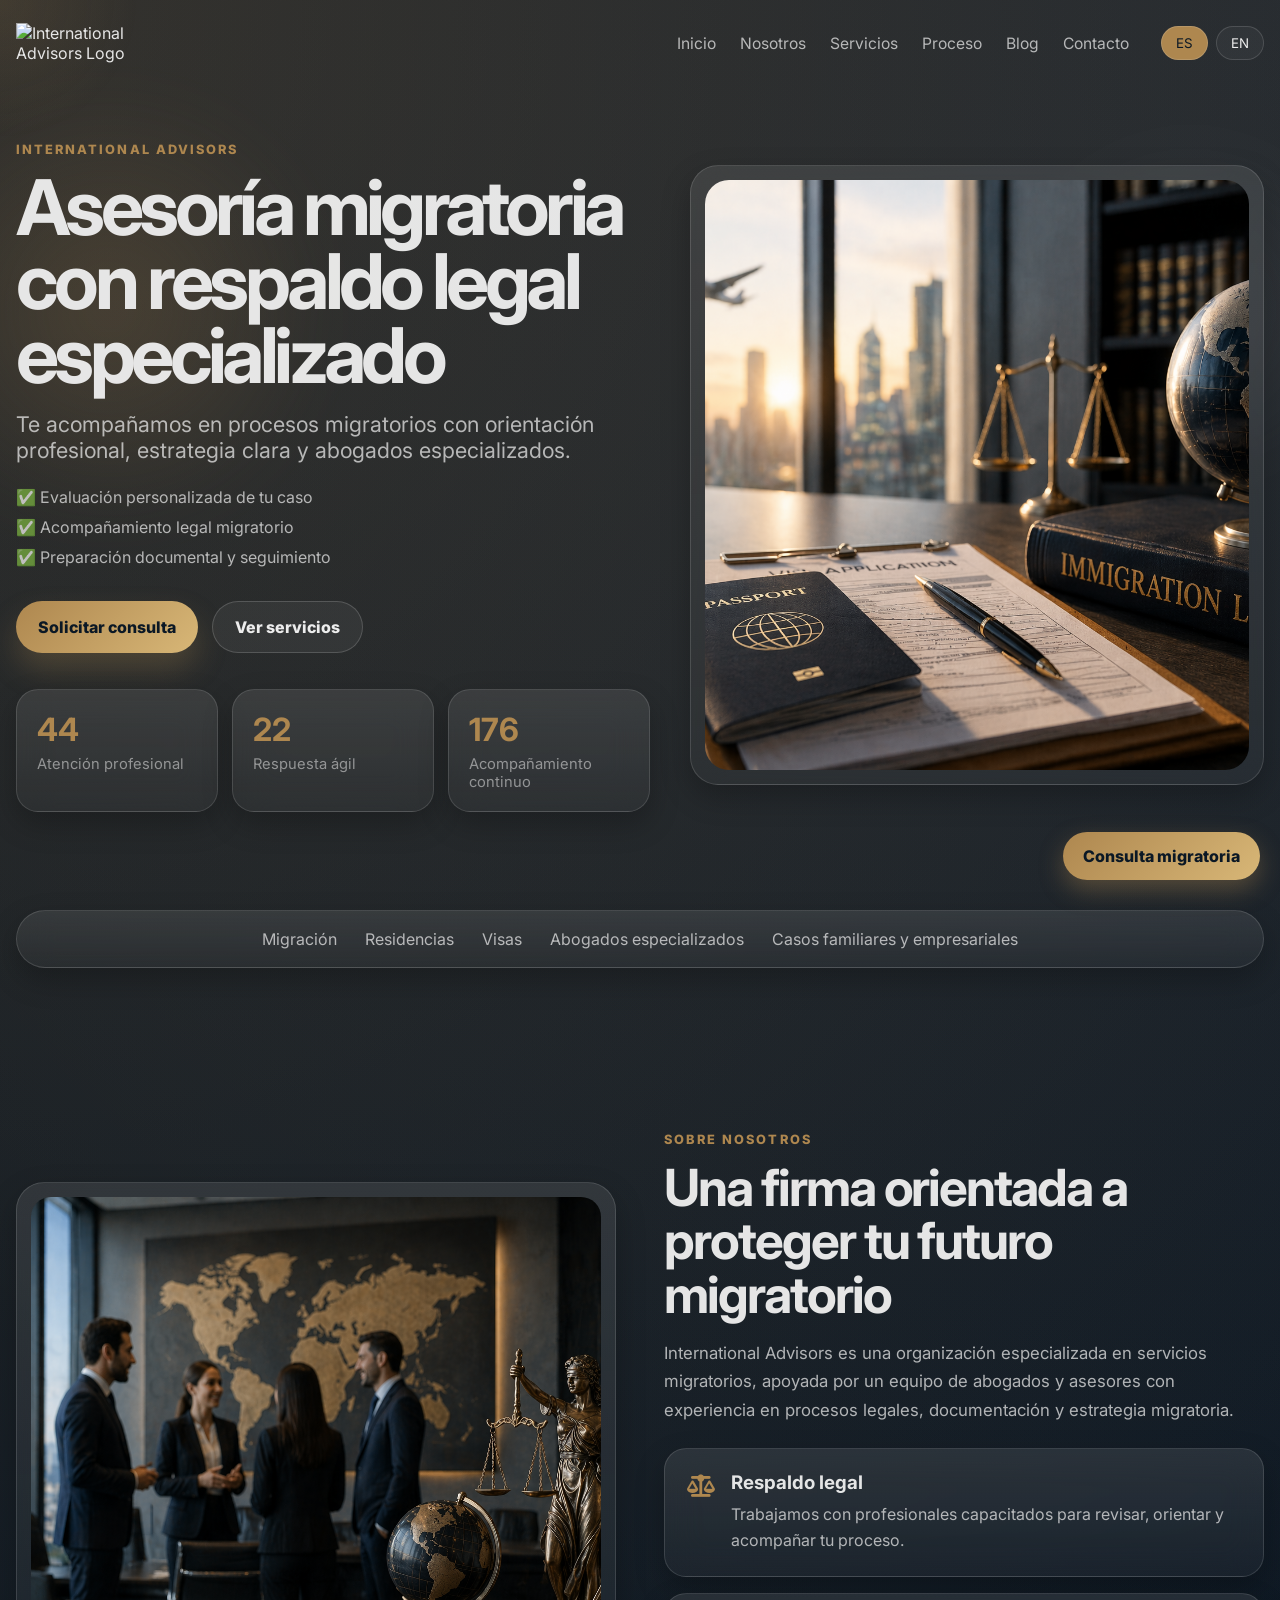
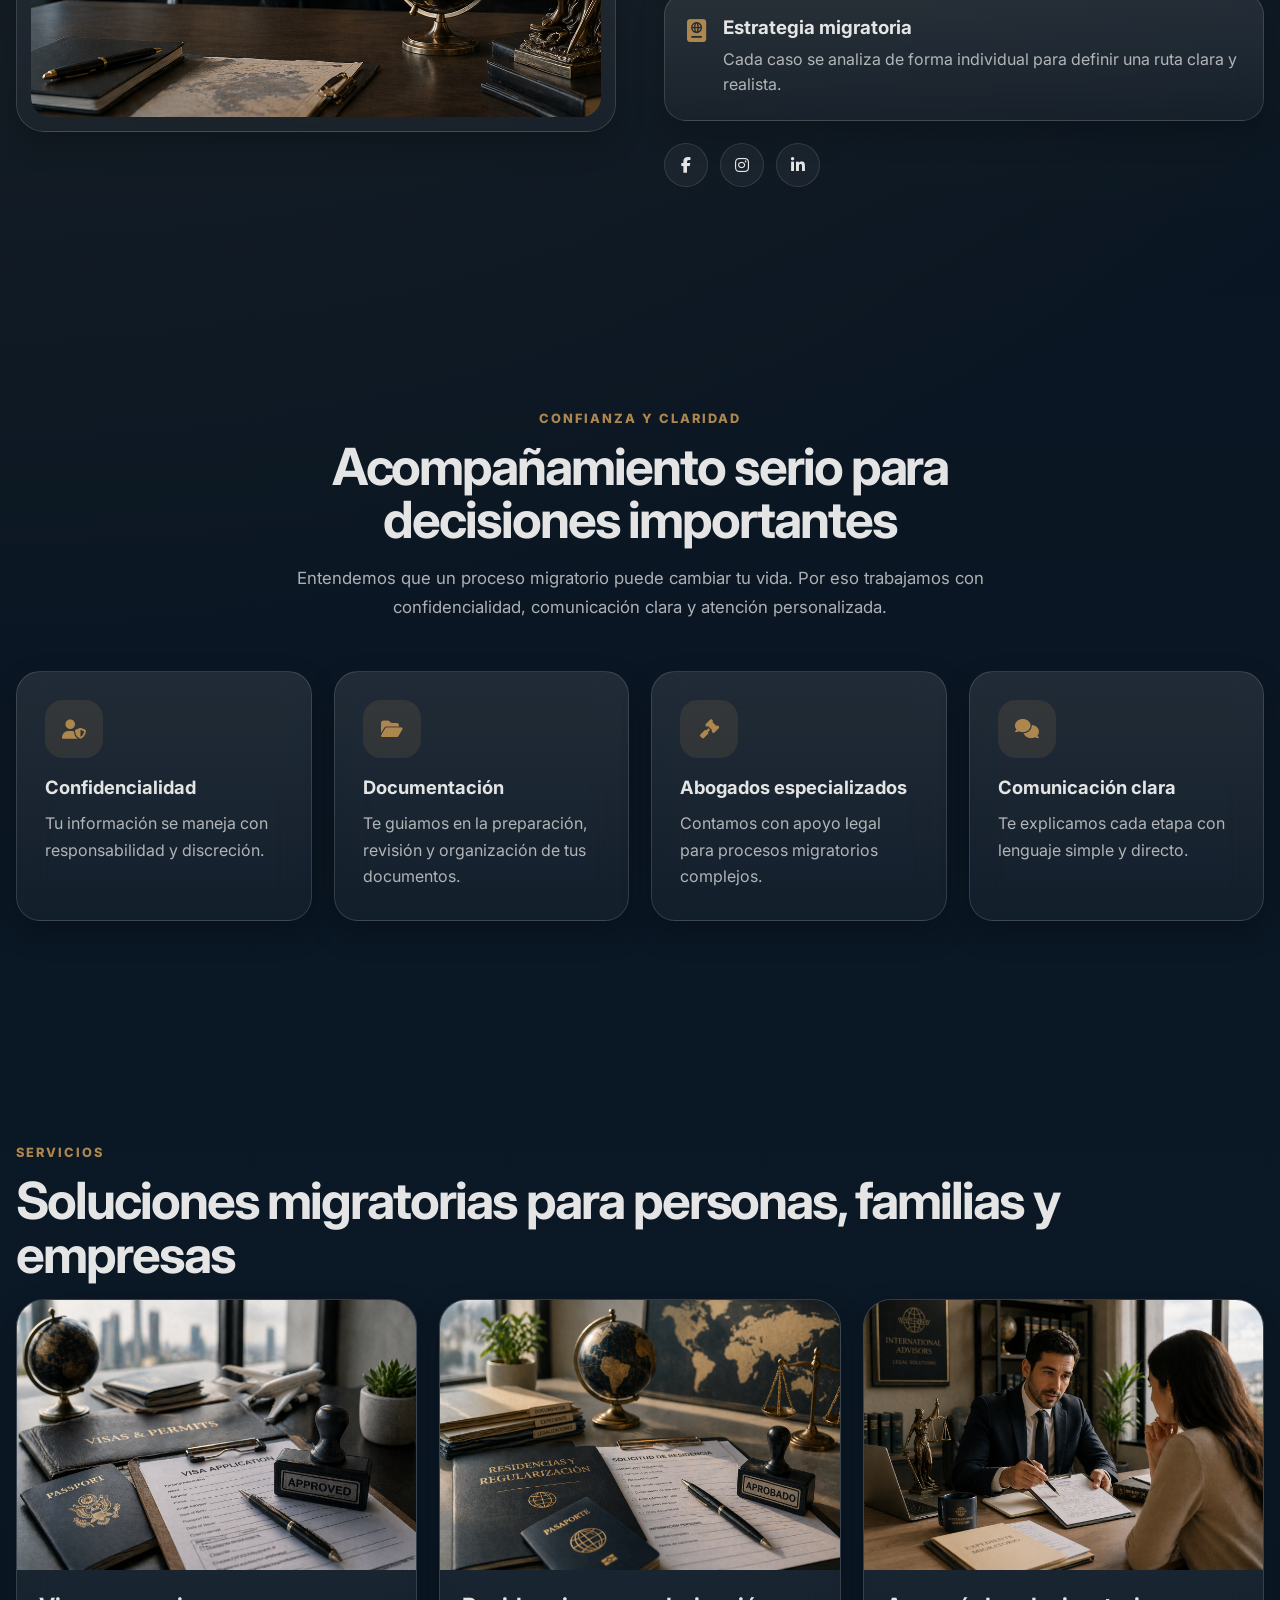
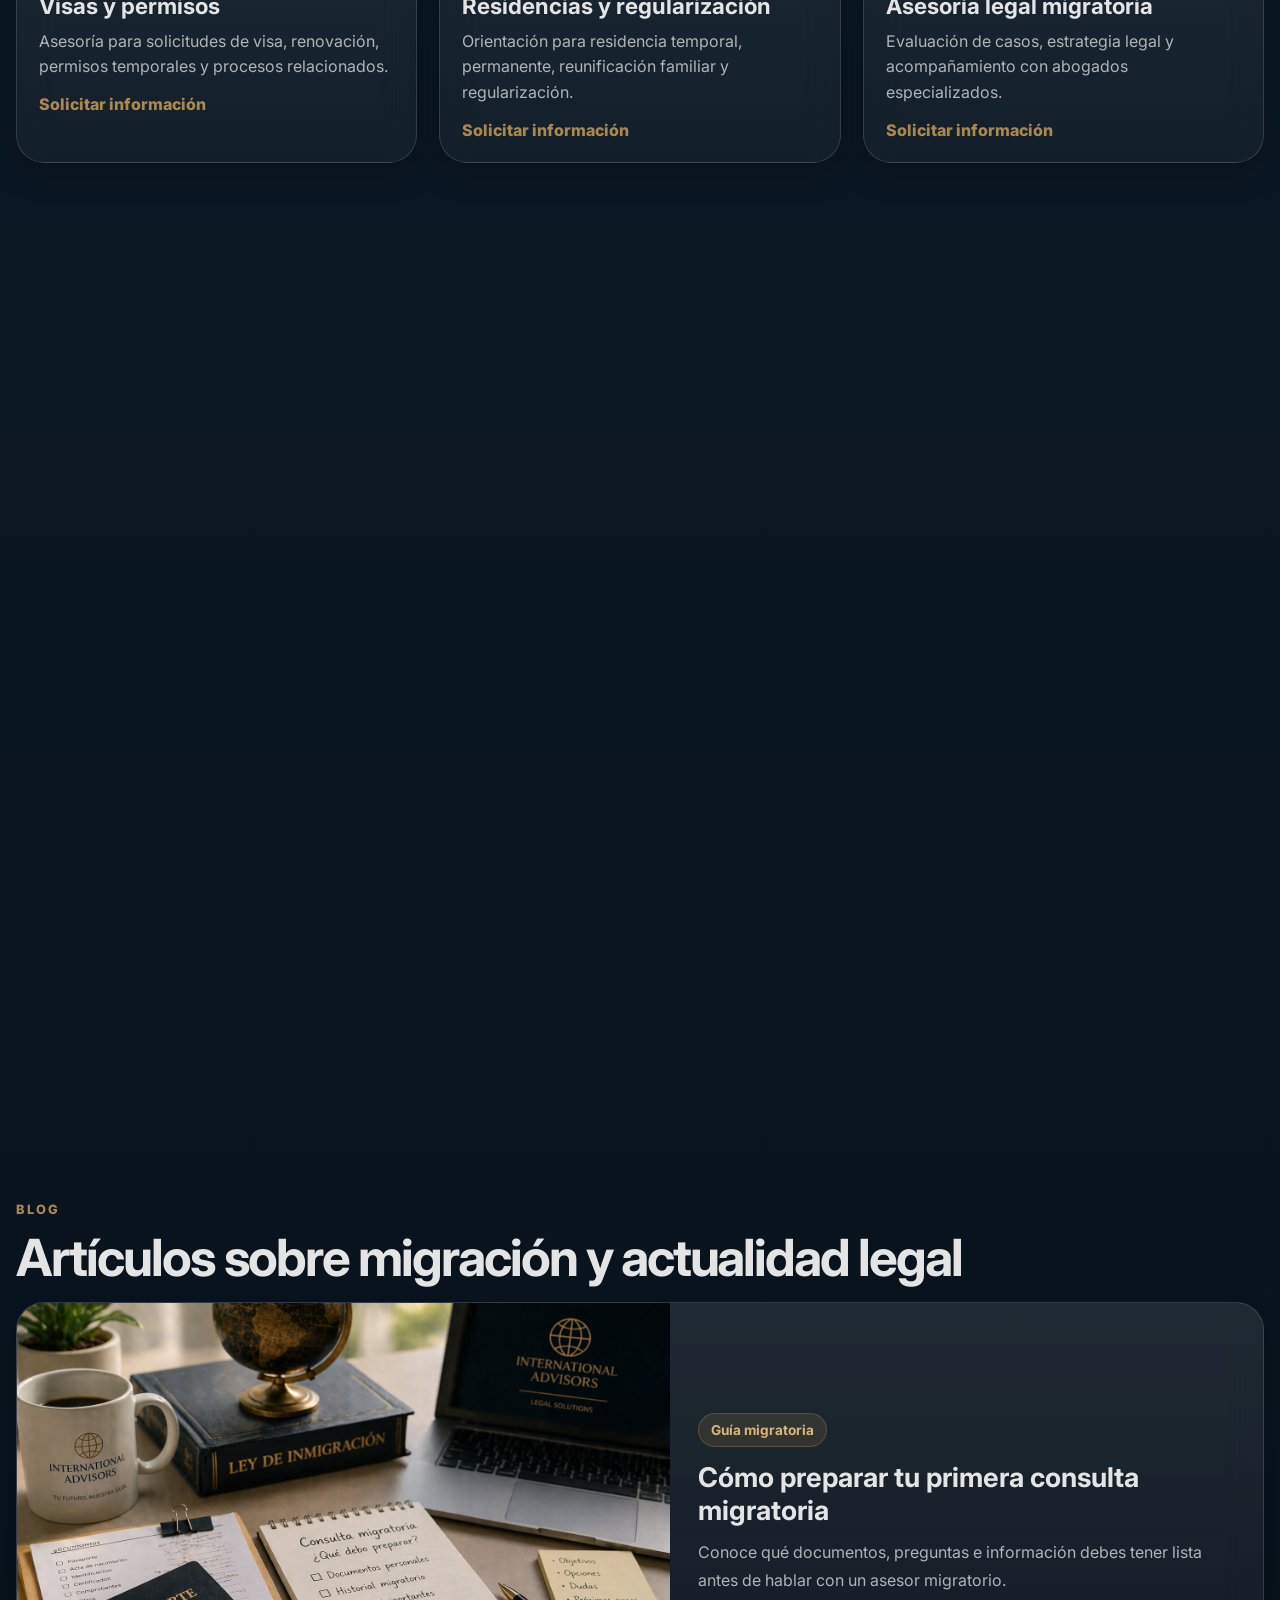
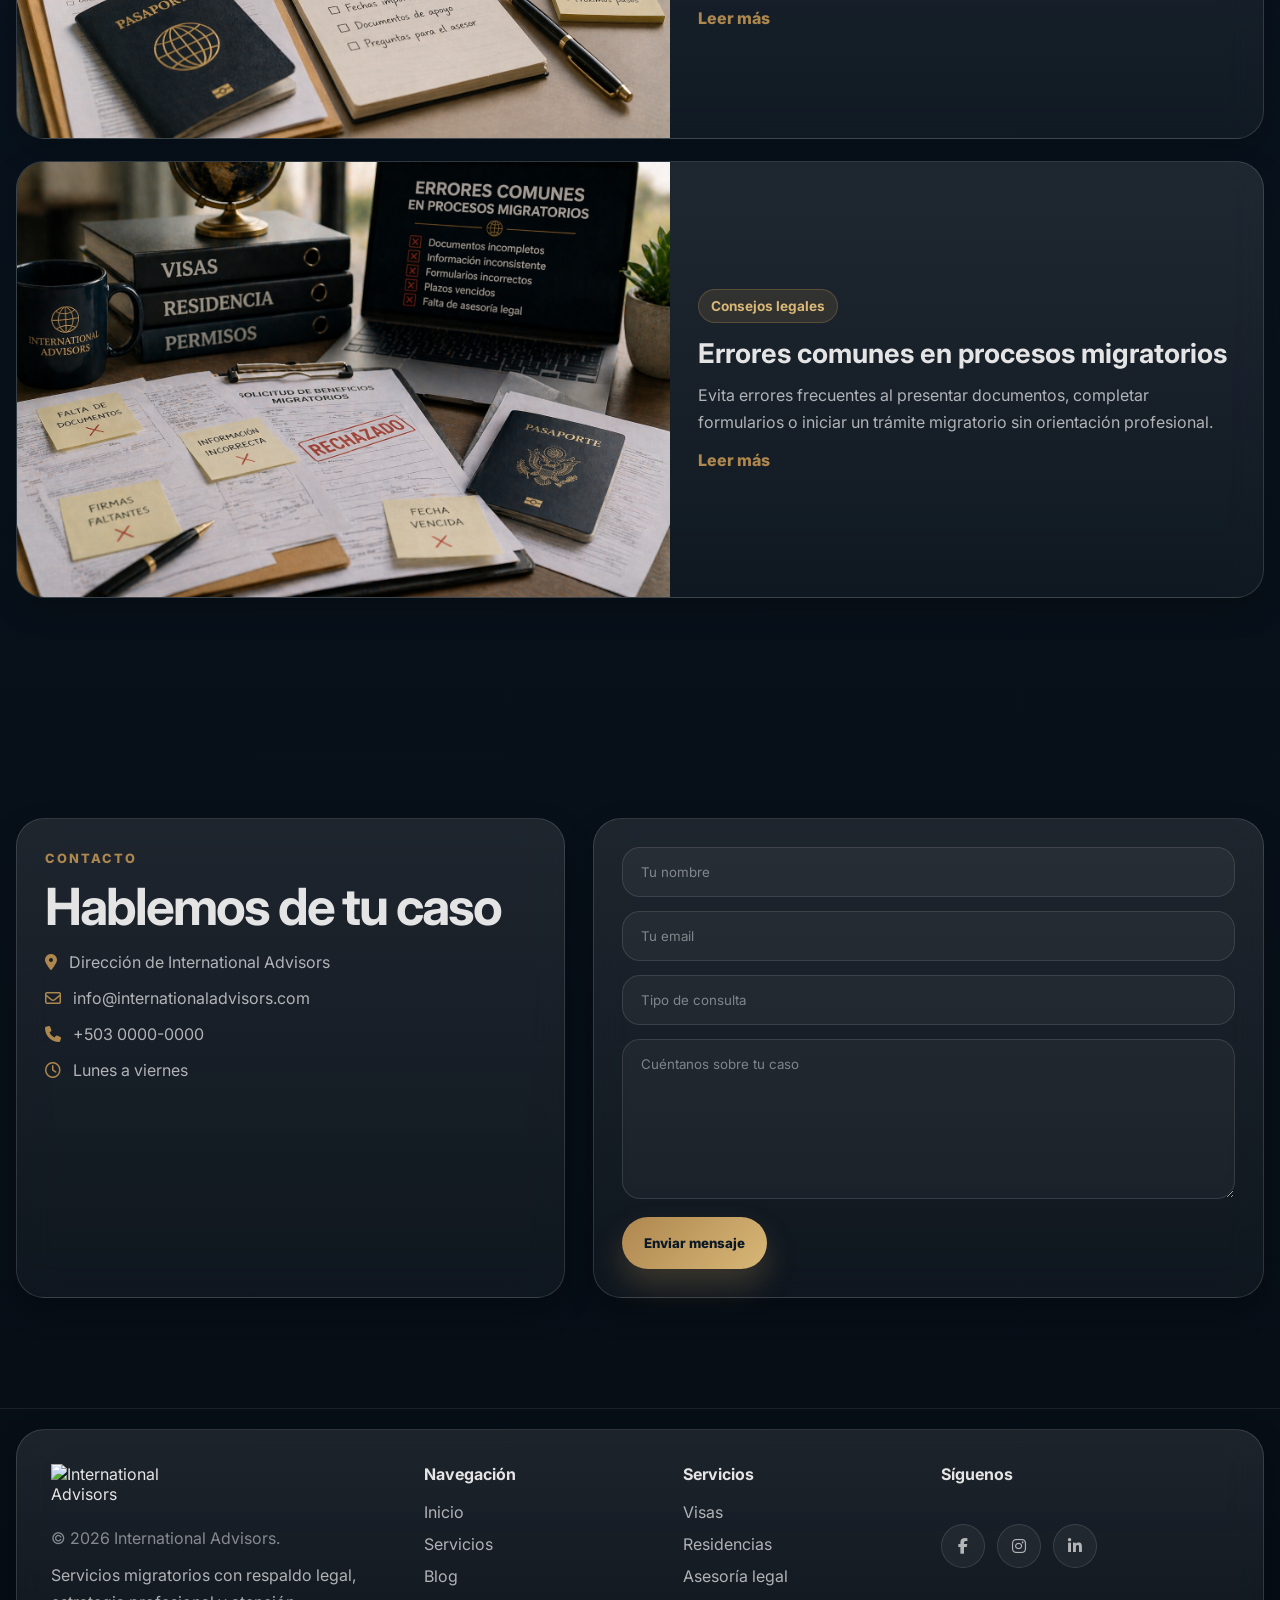
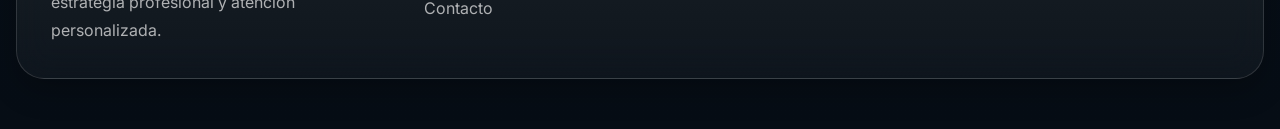
==== index.html @ 0057b797 "Add files via upload" ====
<!DOCTYPE html>
<html lang="es">
<head>
  <meta charset="UTF-8" />
  <meta name="viewport" content="width=device-width, initial-scale=1.0" />
  <title>International Advisors | Servicios Migratorios</title>
  <meta name="description" content="International Advisors ofrece asesoría migratoria profesional con abogados especializados.">
  <link rel="preconnect" href="https://fonts.googleapis.com">
  <link rel="preconnect" href="https://fonts.gstatic.com" crossorigin>
  <link href="https://fonts.googleapis.com/css2?family=Inter:wght@400;500;600;700;800&display=swap" rel="stylesheet">
  <link rel="stylesheet" href="https://cdnjs.cloudflare.com/ajax/libs/font-awesome/6.6.0/css/all.min.css">
  <link rel="stylesheet" href="style.css" />
</head>
<body>
  <div class="cursor-glow"></div>

  <a class="floating-action" href="#contact" data-section="floating" data-value="cta">Consulta migratoria</a>

  <header class="site-header" id="header">
    <nav class="navbar container">
      <a href="index.html" class="nav-logo">
        <img src="img/logo.png" alt="International Advisors Logo" class="logoimg">
      </a>

      <button id="menu-open-button" class="menu-toggle" aria-label="Abrir menú">
        <i class="fas fa-bars"></i>
      </button>

      <ul class="nav-menu" id="nav-menu">
        <button id="menu-close-button" class="menu-close" aria-label="Cerrar menú">
          <i class="fas fa-times"></i>
        </button>

        <li><a href="#hero" class="nav-link" data-section="header" data-value="home">Inicio</a></li>
        <li><a href="#about" class="nav-link" data-section="header" data-value="about">Nosotros</a></li>
        <li><a href="#services" class="nav-link" data-section="header" data-value="services">Servicios</a></li>
        <li><a href="#process" class="nav-link" data-section="header" data-value="process">Proceso</a></li>
        <li><a href="blog.html" class="nav-link" data-section="header" data-value="blog">Blog</a></li>
        <li><a href="#contact" class="nav-link" data-section="header" data-value="contact">Contacto</a></li>

        <div class="langbuttons">
          <button class="lang-btn active" data-language="es">ES</button>
          <button class="lang-btn" data-language="en">EN</button>
        </div>
      </ul>
    </nav>
  </header>

  <main>
    <section class="hero-section" id="hero">
      <div class="hero-bg-orb orb-1"></div>
      <div class="hero-bg-orb orb-2"></div>
      <div class="hero-grid"></div>

      <div class="container hero-layout">
        <div class="hero-copy reveal">
          <span class="eyebrow" data-section="hero" data-value="eyebrow">International Advisors</span>
          <h1 class="hero-title" data-section="hero" data-value="title">Asesoría migratoria con respaldo legal especializado</h1>
          <p class="hero-subtitle" data-section="hero" data-value="subtitle">
            Te acompañamos en procesos migratorios con orientación profesional, estrategia clara y abogados especializados.
          </p>

          <ul class="hero-list">
            <li data-section="hero" data-value="list1">✅ Evaluación personalizada de tu caso</li>
            <li data-section="hero" data-value="list2">✅ Acompañamiento legal migratorio</li>
            <li data-section="hero" data-value="list3">✅ Preparación documental y seguimiento</li>
          </ul>

          <div class="hero-actions">
            <a href="#contact" class="btn btn-primary magnetic" data-section="hero" data-value="primary">Solicitar consulta</a>
            <a href="#services" class="btn btn-secondary magnetic" data-section="hero" data-value="secondary">Ver servicios</a>
          </div>

          <div class="hero-stats">
            <div class="stat-card glass reveal">
              <h3 class="counter" data-target="100">0</h3>
              <p data-section="stats" data-value="stat1">Atención profesional</p>
            </div>
            <div class="stat-card glass reveal">
              <h3 class="counter" data-target="24">0</h3>
              <p data-section="stats" data-value="stat2">Respuesta ágil</p>
            </div>
            <div class="stat-card glass reveal">
              <h3 class="counter" data-target="365">0</h3>
              <p data-section="stats" data-value="stat3">Acompañamiento continuo</p>
            </div>
          </div>
        </div>

        <div class="hero-visual reveal">
          <div class="image-card glass tilt-card hero-image-card">
            <img src="img/hero1.png" alt="Asesoría migratoria internacional">
          </div>
        </div>
      </div>
    </section>

    <section class="brands-section">
      <div class="container">
        <div class="brands-row glass reveal">
          <span data-section="brands" data-value="item1">Migración</span>
          <span data-section="brands" data-value="item2">Residencias</span>
          <span data-section="brands" data-value="item3">Visas</span>
          <span data-section="brands" data-value="item4">Abogados especializados</span>
          <span data-section="brands" data-value="item5">Casos familiares y empresariales</span>
        </div>
      </div>
    </section>

    <section class="about-section section-space" id="about">
      <div class="container split-layout">
        <div class="about-media reveal">
          <div class="image-card glass tilt-card">
            <img src="img/about.png" alt="Equipo legal migratorio" class="about-image">
          </div>
        </div>

        <div class="about-details reveal">
          <span class="eyebrow" data-section="about" data-value="eyebrow">Sobre nosotros</span>
          <h2 class="section-title" data-section="about" data-value="title">Una firma orientada a proteger tu futuro migratorio</h2>
          <p class="section-text" data-section="about" data-value="text">
            International Advisors es una organización especializada en servicios migratorios, apoyada por un equipo de abogados y asesores con experiencia en procesos legales, documentación y estrategia migratoria.
          </p>

          <div class="feature-list">
            <div class="feature-item glass">
              <i class="fa-solid fa-scale-balanced"></i>
              <div>
                <h3 data-section="about" data-value="featureTitle1">Respaldo legal</h3>
                <p data-section="about" data-value="featureText1">Trabajamos con profesionales capacitados para revisar, orientar y acompañar tu proceso.</p>
              </div>
            </div>

            <div class="feature-item glass">
              <i class="fa-solid fa-passport"></i>
              <div>
                <h3 data-section="about" data-value="featureTitle2">Estrategia migratoria</h3>
                <p data-section="about" data-value="featureText2">Cada caso se analiza de forma individual para definir una ruta clara y realista.</p>
              </div>
            </div>
          </div>

          <div class="social-link-list">
            <a href="#" class="social-link"><i class="fa-brands fa-facebook-f"></i></a>
            <a href="#" class="social-link"><i class="fa-brands fa-instagram"></i></a>
            <a href="#" class="social-link"><i class="fa-brands fa-linkedin-in"></i></a>
          </div>
        </div>
      </div>
    </section>

    <section class="trust-section section-space">
      <div class="container">
        <div class="section-heading centered reveal">
          <span class="eyebrow" data-section="trust" data-value="eyebrow">Confianza y claridad</span>
          <h2 class="section-title" data-section="trust" data-value="title">Acompañamiento serio para decisiones importantes</h2>
          <p class="section-text narrow" data-section="trust" data-value="text">
            Entendemos que un proceso migratorio puede cambiar tu vida. Por eso trabajamos con confidencialidad, comunicación clara y atención personalizada.
          </p>
        </div>

        <div class="trust-cards">
          <article class="trust-card glass reveal">
            <div class="icon-wrap"><i class="fa-solid fa-user-shield"></i></div>
            <h3 data-section="trust" data-value="cardTitle1">Confidencialidad</h3>
            <p data-section="trust" data-value="cardText1">Tu información se maneja con responsabilidad y discreción.</p>
          </article>

          <article class="trust-card glass reveal">
            <div class="icon-wrap"><i class="fa-solid fa-folder-open"></i></div>
            <h3 data-section="trust" data-value="cardTitle2">Documentación</h3>
            <p data-section="trust" data-value="cardText2">Te guiamos en la preparación, revisión y organización de tus documentos.</p>
          </article>

          <article class="trust-card glass reveal">
            <div class="icon-wrap"><i class="fa-solid fa-gavel"></i></div>
            <h3 data-section="trust" data-value="cardTitle3">Abogados especializados</h3>
            <p data-section="trust" data-value="cardText3">Contamos con apoyo legal para procesos migratorios complejos.</p>
          </article>

          <article class="trust-card glass reveal">
            <div class="icon-wrap"><i class="fa-solid fa-comments"></i></div>
            <h3 data-section="trust" data-value="cardTitle4">Comunicación clara</h3>
            <p data-section="trust" data-value="cardText4">Te explicamos cada etapa con lenguaje simple y directo.</p>
          </article>
        </div>
      </div>
    </section>

    <section class="services-section section-space" id="services">
      <div class="container">
        <div class="section-heading reveal">
          <span class="eyebrow" data-section="services" data-value="eyebrow">Servicios</span>
          <h2 class="section-title" data-section="services" data-value="title">Soluciones migratorias para personas, familias y empresas</h2>
        </div>

        <div class="services-grid">
          <article class="service-card glass reveal">
            <img src="img/service1.png" alt="Visas y permisos migratorios" class="service-image">
            <div class="service-content">
              <h3 data-section="services" data-value="serviceTitle1">Visas y permisos</h3>
              <p data-section="services" data-value="serviceText1">Asesoría para solicitudes de visa, renovación, permisos temporales y procesos relacionados.</p>
              <a href="#contact" class="text-link" data-section="services" data-value="link">Solicitar información</a>
            </div>
          </article>

          <article class="service-card glass reveal">
            <img src="img/service2.png" alt="Residencias y regularización" class="service-image">
            <div class="service-content">
              <h3 data-section="services" data-value="serviceTitle2">Residencias y regularización</h3>
              <p data-section="services" data-value="serviceText2">Orientación para residencia temporal, permanente, reunificación familiar y regularización.</p>
              <a href="#contact" class="text-link" data-section="services" data-value="link">Solicitar información</a>
            </div>
          </article>

          <article class="service-card glass reveal">
            <img src="img/service3.png" alt="Asesoría legal migratoria" class="service-image">
            <div class="service-content">
              <h3 data-section="services" data-value="serviceTitle3">Asesoría legal migratoria</h3>
              <p data-section="services" data-value="serviceText3">Evaluación de casos, estrategia legal y acompañamiento con abogados especializados.</p>
              <a href="#contact" class="text-link" data-section="services" data-value="link">Solicitar información</a>
            </div>
          </article>
        </div>
      </div>
    </section>

    <section class="process-section section-space" id="process">
      <div class="container">
        <div class="section-heading reveal">
          <span class="eyebrow" data-section="process" data-value="eyebrow">Proceso</span>
          <h2 class="section-title" data-section="process" data-value="title">Un proceso ordenado, claro y profesional</h2>
        </div>

        <div class="story-layout">
          <div class="story-steps">
            <article class="story-step glass reveal">
              <span class="step-number">01</span>
              <h3 data-section="process" data-value="stepTitle1">Evaluamos tu caso</h3>
              <p data-section="process" data-value="stepText1">Escuchamos tu situación, objetivos y antecedentes migratorios.</p>
            </article>

            <article class="story-step glass reveal">
              <span class="step-number">02</span>
              <h3 data-section="process" data-value="stepTitle2">Diseñamos la estrategia</h3>
              <p data-section="process" data-value="stepText2">Definimos la ruta más adecuada según tu perfil, país destino y documentación.</p>
            </article>

            <article class="story-step glass reveal">
              <span class="step-number">03</span>
              <h3 data-section="process" data-value="stepTitle3">Te acompañamos</h3>
              <p data-section="process" data-value="stepText3">Damos seguimiento a cada etapa para que avances con seguridad y claridad.</p>
            </article>
          </div>

          <div class="process-panel glass reveal">
            <i class="fa-solid fa-earth-americas"></i>
            <h3 data-section="process" data-value="panelTitle">Tu proyecto migratorio merece una guía experta</h3>
            <p data-section="process" data-value="panelText">Agenda una consulta inicial para conocer tus opciones y construir un plan de acción.</p>
            <a href="#contact" class="btn btn-primary magnetic" data-section="process" data-value="panelBtn">Agendar consulta</a>
          </div>
        </div>
      </div>
    </section>

    <section class="blog-preview section-space">
      <div class="container">
        <div class="section-heading reveal">
          <span class="eyebrow" data-section="blogPreview" data-value="eyebrow">Blog</span>
          <h2 class="section-title" data-section="blogPreview" data-value="title">Artículos sobre migración y actualidad legal</h2>
        </div>

        <div class="blog-grid" id="home-blog-list"></div>
      </div>
    </section>

    <section class="contact-section section-space" id="contact">
      <div class="container contact-layout">
        <div class="contact-info-panel glass reveal">
          <span class="eyebrow" data-section="contact" data-value="eyebrow">Contacto</span>
          <h2 class="section-title" data-section="contact" data-value="title">Hablemos de tu caso</h2>

          <ul class="contact-info-list">
            <li><i class="fa-solid fa-location-dot"></i> <span data-section="contact" data-value="address">Dirección de International Advisors</span></li>
            <li><i class="fa-regular fa-envelope"></i> <span>info@internationaladvisors.com</span></li>
            <li><i class="fa-solid fa-phone"></i> <span>+503 0000-0000</span></li>
            <li><i class="fa-regular fa-clock"></i> <span data-section="contact" data-value="hours">Lunes a viernes</span></li>
          </ul>
        </div>

        <form class="contact-form glass reveal">
          <input type="text" placeholder="Tu nombre" class="form-input" data-section="form" data-value="name" required>
          <input type="email" placeholder="Tu email" class="form-input" data-section="form" data-value="email" required>
          <input type="text" placeholder="Tipo de consulta" class="form-input" data-section="form" data-value="subject" required>
          <textarea placeholder="Cuéntanos sobre tu caso" class="form-input" data-section="form" data-value="message" required></textarea>
          <button class="btn btn-primary" type="submit" data-section="form" data-value="submit">Enviar mensaje</button>
        </form>
      </div>
    </section>
  </main>

  <footer class="footer-section premium-footer">
    <div class="container">
      <div class="footer-top glass">
        <div class="footer-brand">
          <img src="img/logo.png" alt="International Advisors" class="footer-logo">
          <p class="footer-copy" data-section="footer" data-value="copy">© 2026 International Advisors.</p>
          <p class="footer-description" data-section="footer" data-value="description">
            Servicios migratorios con respaldo legal, estrategia profesional y atención personalizada.
          </p>
        </div>

        <div class="footer-column">
          <h4 data-section="footer" data-value="navTitle">Navegación</h4>
          <a href="#hero" data-section="footer" data-value="home">Inicio</a>
          <a href="#services" data-section="footer" data-value="services">Servicios</a>
          <a href="blog.html" data-section="footer" data-value="blog">Blog</a>
          <a href="#contact" data-section="footer" data-value="contact">Contacto</a>
        </div>

        <div class="footer-column">
          <h4 data-section="footer" data-value="servicesTitle">Servicios</h4>
          <a href="#services" data-section="footer" data-value="visa">Visas</a>
          <a href="#services" data-section="footer" data-value="residence">Residencias</a>
          <a href="#services" data-section="footer" data-value="legal">Asesoría legal</a>
        </div>

        <div class="footer-column">
          <h4 data-section="footer" data-value="socialTitle">Síguenos</h4>
          <div class="social-link-list">
            <a href="#" class="social-link"><i class="fa-brands fa-facebook-f"></i></a>
            <a href="#" class="social-link"><i class="fa-brands fa-instagram"></i></a>
            <a href="#" class="social-link"><i class="fa-brands fa-linkedin-in"></i></a>
          </div>
        </div>
      </div>
    </div>
  </footer>

  <script src="script.js"></script>
</body>
</html>
---- style.css ----
:root {
  --primary-color: #0B1825;
  --secondary-color: #AE874F;
  --light-color: #EDEDED;

  --white-color: #ffffff;
  --dark-color: #07101a;
  --text-main: rgba(237, 237, 237, 0.96);
  --text-soft: rgba(237, 237, 237, 0.72);
  --text-fade: rgba(237, 237, 237, 0.52);

  --surface-1: rgba(237, 237, 237, 0.08);
  --surface-2: rgba(237, 237, 237, 0.04);
  --border-glass: rgba(237, 237, 237, 0.14);

  --shadow-lg: 0 25px 80px rgba(0, 0, 0, 0.36);
  --shadow-md: 0 12px 30px rgba(0, 0, 0, 0.24);

  --font-size-s: 0.9rem;
  --font-size-n: 1rem;
  --font-size-m: 1.12rem;
  --font-size-l: 1.15rem;
  --font-size-xl: 2rem;
  --font-size-xxl: 2.3rem;

  --font-weight-normal: 400;
  --font-weight-medium: 500;
  --font-weight-semibold: 600;
  --font-weight-bold: 700;

  --border-radius-s: 8px;
  --border-radius-m: 30px;
  --border-radius-circle: 50%;
  --site-max-width: 1300px;
}

* {
  margin: 0;
  padding: 0;
  box-sizing: border-box;
}

html { scroll-behavior: smooth; }

body {
  font-family: "Inter", sans-serif;
  background:
    radial-gradient(circle at top left, rgba(174,135,79,0.24), transparent 34%),
    radial-gradient(circle at top right, rgba(237,237,237,0.08), transparent 28%),
    linear-gradient(180deg, #07111d 0%, var(--primary-color) 45%, #060d15 100%);
  color: var(--text-main);
  overflow-x: hidden;
}

img, video {
  max-width: 100%;
  display: block;
}

a {
  text-decoration: none;
  color: inherit;
}

button, input, textarea {
  font-family: inherit;
}

ul { list-style: none; }

.container {
  width: min(100% - 32px, var(--site-max-width));
  margin-inline: auto;
}

.section-space {
  padding: 110px 0;
}

.glass {
  background: linear-gradient(180deg, rgba(237,237,237,0.10), rgba(237,237,237,0.04));
  border: 1px solid var(--border-glass);
  backdrop-filter: blur(18px);
  -webkit-backdrop-filter: blur(18px);
  box-shadow: var(--shadow-md);
}

.eyebrow {
  display: inline-block;
  margin-bottom: 14px;
  font-size: 0.8rem;
  font-weight: 800;
  letter-spacing: 0.16em;
  text-transform: uppercase;
  color: var(--secondary-color);
}

.section-title {
  font-size: clamp(2rem, 4vw, 4rem);
  line-height: 1.04;
  letter-spacing: -0.04em;
  margin-bottom: 18px;
}

.section-text {
  color: var(--text-soft);
  font-size: 1.05rem;
  line-height: 1.7;
}

.section-heading.centered {
  text-align: center;
  max-width: 820px;
  margin: 0 auto 50px;
}

.narrow {
  max-width: 760px;
  margin-inline: auto;
}

.site-header {
  position: fixed;
  top: 0;
  left: 0;
  width: 100%;
  z-index: 999;
  transition: 0.3s ease;
}

.site-header.scrolled {
  background: rgba(11, 24, 37, 0.74);
  backdrop-filter: blur(14px);
  border-bottom: 1px solid rgba(237,237,237,0.08);
}

.navbar {
  min-height: 86px;
  display: flex;
  align-items: center;
  justify-content: space-between;
}

.logoimg,
.footer-logo {
  width: 170px;
  max-height: 64px;
  object-fit: contain;
}

.nav-menu {
  display: flex;
  align-items: center;
  gap: 24px;
}

.nav-link {
  color: var(--text-soft);
  font-size: 0.98rem;
  transition: 0.25s ease;
}

.nav-link:hover {
  color: var(--light-color);
}

.langbuttons {
  display: flex;
  gap: 8px;
  margin-left: 8px;
}

.lang-btn {
  border: 1px solid rgba(237,237,237,0.15);
  background: rgba(237,237,237,0.04);
  color: var(--light-color);
  border-radius: 999px;
  padding: 8px 14px;
  cursor: pointer;
}

.lang-btn.active {
  background: var(--secondary-color);
  color: var(--primary-color);
}

.menu-toggle,
.menu-close {
  display: none;
  background: none;
  border: none;
  color: var(--light-color);
  font-size: 1.2rem;
  cursor: pointer;
}

.floating-action {
  position: fixed;
  right: 20px;
  bottom: 20px;
  z-index: 998;
  padding: 14px 20px;
  border-radius: 999px;
  color: var(--primary-color);
  background: linear-gradient(135deg, var(--secondary-color), #d8b777);
  box-shadow: 0 10px 25px rgba(174,135,79,0.38);
  font-weight: 800;
}

.hero-section {
  min-height: 100vh;
  position: relative;
  display: flex;
  align-items: center;
  padding-top: 130px;
  padding-bottom: 80px;
  overflow: hidden;
}

.hero-layout {
  display: grid;
  grid-template-columns: 1.05fr 0.95fr;
  align-items: center;
  gap: 40px;
  position: relative;
  z-index: 2;
}

.hero-title {
  font-size: clamp(2.7rem, 6vw, 6rem);
  line-height: 0.96;
  letter-spacing: -0.06em;
  max-width: 820px;
}

.hero-subtitle {
  margin-top: 18px;
  margin-bottom: 18px;
  color: var(--text-soft);
  font-size: clamp(1.05rem, 2vw, 1.35rem);
  max-width: 720px;
}

.hero-list {
  display: grid;
  gap: 10px;
  margin-top: 24px;
  color: var(--text-soft);
  font-size: 1rem;
}

.hero-actions {
  display: flex;
  flex-wrap: wrap;
  gap: 14px;
  margin-top: 34px;
}

.btn {
  display: inline-flex;
  align-items: center;
  justify-content: center;
  min-height: 52px;
  padding: 0 22px;
  border-radius: 999px;
  font-weight: 800;
  transition: transform .25s ease, box-shadow .25s ease, background .25s ease;
  border: none;
  cursor: pointer;
}

.btn:hover {
  transform: translateY(-2px);
}

.btn-primary {
  color: var(--primary-color);
  background: linear-gradient(135deg, var(--secondary-color), #d8b777);
  box-shadow: 0 16px 30px rgba(174,135,79,0.28);
}

.btn-secondary {
  color: var(--light-color);
  border: 1px solid rgba(237,237,237,0.18);
  background: rgba(237,237,237,0.06);
}

.hero-stats {
  display: grid;
  grid-template-columns: repeat(3, 1fr);
  gap: 14px;
  margin-top: 36px;
}

.stat-card {
  padding: 20px;
  border-radius: 22px;
}

.stat-card h3 {
  font-size: 2rem;
  margin-bottom: 6px;
  color: var(--secondary-color);
}

.stat-card p {
  color: var(--text-fade);
  font-size: 0.92rem;
}

.hero-image-card {
  border-radius: 34px;
  padding: 14px;
  min-height: 620px;
}

.hero-image-card img {
  width: 100%;
  height: 590px;
  object-fit: cover;
  border-radius: 24px;
}

.hero-bg-orb {
  position: absolute;
  border-radius: 50%;
  filter: blur(30px);
  opacity: 0.7;
}

.orb-1 {
  width: 460px;
  height: 460px;
  left: -120px;
  top: 80px;
  background: radial-gradient(circle, rgba(174,135,79,0.30), transparent 70%);
  animation: floatOrb 8s ease-in-out infinite;
}

.orb-2 {
  width: 380px;
  height: 380px;
  right: -100px;
  top: 120px;
  background: radial-gradient(circle, rgba(237,237,237,0.10), transparent 70%);
  animation: floatOrb 10s ease-in-out infinite reverse;
}

.hero-grid {
  position: absolute;
  inset: 0;
  background-image:
    linear-gradient(rgba(237,237,237,0.04) 1px, transparent 1px),
    linear-gradient(90deg, rgba(237,237,237,0.04) 1px, transparent 1px);
  background-size: 56px 56px;
  mask-image: linear-gradient(to bottom, rgba(0,0,0,0.4), transparent 85%);
  opacity: 0.18;
}

.brands-section {
  padding: 10px 0 50px;
}

.brands-row {
  border-radius: 999px;
  padding: 18px 28px;
  display: flex;
  flex-wrap: wrap;
  gap: 28px;
  justify-content: center;
  color: var(--text-soft);
}

.split-layout {
  display: grid;
  grid-template-columns: 1fr 1fr;
  gap: 48px;
  align-items: center;
}

.image-card {
  border-radius: 28px;
  overflow: hidden;
  padding: 14px;
}

.about-image {
  border-radius: 20px;
  min-height: 520px;
  width: 100%;
  object-fit: cover;
}

.feature-list {
  display: grid;
  gap: 16px;
  margin-top: 24px;
}

.feature-item {
  border-radius: 22px;
  padding: 22px;
  display: flex;
  gap: 16px;
  align-items: flex-start;
}

.feature-item i {
  font-size: 1.4rem;
  color: var(--secondary-color);
  margin-top: 4px;
}

.feature-item h3 {
  margin-bottom: 8px;
}

.feature-item p {
  color: var(--text-soft);
  line-height: 1.6;
}

.social-link-list {
  display: flex;
  gap: 12px;
  margin-top: 22px;
}

.social-link {
  width: 44px;
  height: 44px;
  border-radius: 50%;
  display: grid;
  place-items: center;
  border: 1px solid rgba(237,237,237,0.12);
  background: rgba(237,237,237,0.05);
  transition: 0.25s ease;
}

.social-link:hover {
  background: var(--secondary-color);
  color: var(--primary-color);
}

.trust-cards,
.services-grid,
.blog-grid {
  display: grid;
  gap: 22px;
}

.trust-cards {
  grid-template-columns: repeat(4, 1fr);
}

.trust-card {
  border-radius: 24px;
  padding: 28px;
  min-height: 250px;
}

.icon-wrap {
  width: 58px;
  height: 58px;
  display: grid;
  place-items: center;
  border-radius: 18px;
  margin-bottom: 18px;
  background: rgba(174,135,79,0.14);
  color: var(--secondary-color);
  font-size: 1.2rem;
}

.trust-card h3 {
  margin-bottom: 12px;
  font-size: 1.15rem;
}

.trust-card p {
  color: var(--text-soft);
  line-height: 1.65;
}

.services-grid {
  grid-template-columns: repeat(3, 1fr);
}

.service-card {
  border-radius: 28px;
  overflow: hidden;
  transition: transform .35s ease, border-color .35s ease;
}

.service-card:hover {
  transform: translateY(-6px);
  border-color: rgba(174,135,79,0.42);
}

.service-image {
  width: 100%;
  height: 270px;
  object-fit: cover;
}

.service-content {
  padding: 22px;
}

.service-content h3 {
  font-size: 1.4rem;
  margin-bottom: 10px;
}

.service-content p {
  color: var(--text-soft);
  line-height: 1.6;
  margin-bottom: 14px;
}

.text-link {
  color: var(--secondary-color);
  font-weight: 800;
}

.story-layout {
  display: grid;
  grid-template-columns: 0.95fr 1.05fr;
  gap: 32px;
  align-items: start;
}

.story-steps {
  display: grid;
  gap: 18px;
}

.story-step {
  border-radius: 24px;
  padding: 26px;
}

.step-number {
  display: inline-block;
  margin-bottom: 12px;
  color: var(--secondary-color);
  font-weight: 800;
  letter-spacing: 0.12em;
}

.story-step p {
  color: var(--text-soft);
  line-height: 1.6;
}

.process-panel {
  border-radius: 28px;
  padding: 44px;
  position: sticky;
  top: 110px;
}

.process-panel i {
  font-size: 3rem;
  color: var(--secondary-color);
  margin-bottom: 20px;
}

.process-panel h3 {
  font-size: clamp(1.8rem, 3vw, 3rem);
  line-height: 1.05;
  margin-bottom: 18px;
}

.process-panel p {
  color: var(--text-soft);
  line-height: 1.7;
  margin-bottom: 24px;
}

.blog-grid {
  grid-template-columns: 1fr;
}

.blog-card {
  border-radius: 28px;
  overflow: hidden;
  display: grid;
  grid-template-columns: 1.1fr 1fr;
}

.blog-card img {
  width: 100%;
  height: 100%;
  min-height: 320px;
  object-fit: cover;
}

.blog-card-content {
  padding: 28px;
  display: flex;
  flex-direction: column;
  justify-content: center;
}

.blog-tag {
  display: inline-block;
  width: fit-content;
  background: rgba(174,135,79,0.16);
  border: 1px solid rgba(174,135,79,0.32);
  color: #d8b777;
  padding: 8px 12px;
  border-radius: 999px;
  margin-bottom: 14px;
  font-size: 0.85rem;
  font-weight: 700;
}

.blog-card-content h3 {
  font-size: 1.7rem;
  margin-bottom: 12px;
}

.blog-card-content p {
  color: var(--text-soft);
  line-height: 1.7;
  margin-bottom: 14px;
}

.single-post {
  border-radius: 28px;
  overflow: hidden;
}

.single-post img {
  width: 100%;
  max-height: 460px;
  object-fit: cover;
}

.post-body {
  margin-top: 20px;
  color: var(--text-soft);
  line-height: 1.9;
  font-size: 1.05rem;
}

.post-body p {
  margin-bottom: 18px;
}

.contact-layout {
  display: grid;
  grid-template-columns: 0.9fr 1.1fr;
  gap: 28px;
}

.contact-info-panel,
.contact-form {
  border-radius: 28px;
  padding: 28px;
}

.contact-info-list {
  display: grid;
  gap: 16px;
  margin-top: 18px;
  color: var(--text-soft);
}

.contact-info-list li {
  display: flex;
  gap: 12px;
  align-items: center;
}

.contact-info-list i {
  color: var(--secondary-color);
}

.form-input {
  width: 100%;
  border: 1px solid rgba(237,237,237,0.12);
  background: rgba(237,237,237,0.04);
  color: var(--light-color);
  border-radius: 18px;
  padding: 16px 18px;
  margin-bottom: 14px;
  outline: none;
}

.form-input::placeholder {
  color: rgba(237,237,237,0.48);
}

textarea.form-input {
  min-height: 160px;
  resize: vertical;
}

.footer-section {
  padding: 30px 0 50px;
  border-top: 1px solid rgba(237,237,237,0.08);
}

.premium-footer {
  padding-top: 20px;
  padding-bottom: 50px;
}

.footer-top {
  border-radius: 28px;
  padding: 34px;
  display: grid;
  grid-template-columns: 1.2fr 0.8fr 0.8fr 1fr;
  gap: 28px;
}

.footer-brand {
  display: flex;
  flex-direction: column;
  gap: 14px;
}

.footer-copy {
  color: var(--text-fade);
  margin-top: 10px;
}

.footer-description {
  color: var(--text-soft);
  line-height: 1.7;
  max-width: 420px;
}

.footer-column {
  display: flex;
  flex-direction: column;
  gap: 12px;
}

.footer-column h4 {
  font-size: 1rem;
  margin-bottom: 6px;
}

.footer-column a,
.footer-column p {
  color: var(--text-soft);
}

.cursor-glow {
  position: fixed;
  width: 280px;
  height: 280px;
  border-radius: 50%;
  pointer-events: none;
  background: radial-gradient(circle, rgba(174,135,79,0.12), transparent 70%);
  z-index: 1;
  transform: translate(-50%, -50%);
  transition: transform 0.06s linear;
}

.reveal {
  opacity: 0;
  transform: translateY(38px);
  transition: opacity 0.9s ease, transform 0.9s ease;
}

.reveal.visible {
  opacity: 1;
  transform: translateY(0);
}

@keyframes floatOrb {
  0%, 100% {
    transform: translateY(0px) translateX(0px);
  }
  50% {
    transform: translateY(-24px) translateX(18px);
  }
}

@media (max-width: 1100px) {
  .hero-layout,
  .split-layout,
  .story-layout,
  .contact-layout,
  .blog-card {
    grid-template-columns: 1fr;
  }

  .hero-stats,
  .trust-cards,
  .services-grid {
    grid-template-columns: 1fr 1fr;
  }

  .process-panel {
    position: relative;
    top: auto;
  }

  .hero-image-card,
  .about-image {
    min-height: auto;
  }

  .hero-image-card img {
    height: auto;
  }

  .footer-top {
    grid-template-columns: 1fr 1fr;
  }
}

@media (max-width: 820px) {
  .menu-toggle,
  .menu-close {
    display: block;
  }

  .nav-menu {
    position: fixed;
    inset: 0 0 0 auto;
    width: min(320px, 86vw);
    height: 100vh;
    background: rgba(11, 24, 37, 0.96);
    backdrop-filter: blur(18px);
    flex-direction: column;
    align-items: flex-start;
    padding: 90px 24px 24px;
    transform: translateX(100%);
    transition: transform .3s ease;
    z-index: 999;
  }

  .nav-menu.active {
    transform: translateX(0%);
  }

  .menu-close {
    position: absolute;
    top: 24px;
    right: 24px;
  }

  .hero-title {
    font-size: clamp(2.5rem, 12vw, 4.2rem);
  }

  .hero-stats,
  .trust-cards,
  .services-grid {
    grid-template-columns: 1fr;
  }

  .section-space {
    padding: 85px 0;
  }

  .floating-action {
    right: 14px;
    bottom: 14px;
    padding: 12px 16px;
  }

  .footer-top {
    grid-template-columns: 1fr;
  }
}
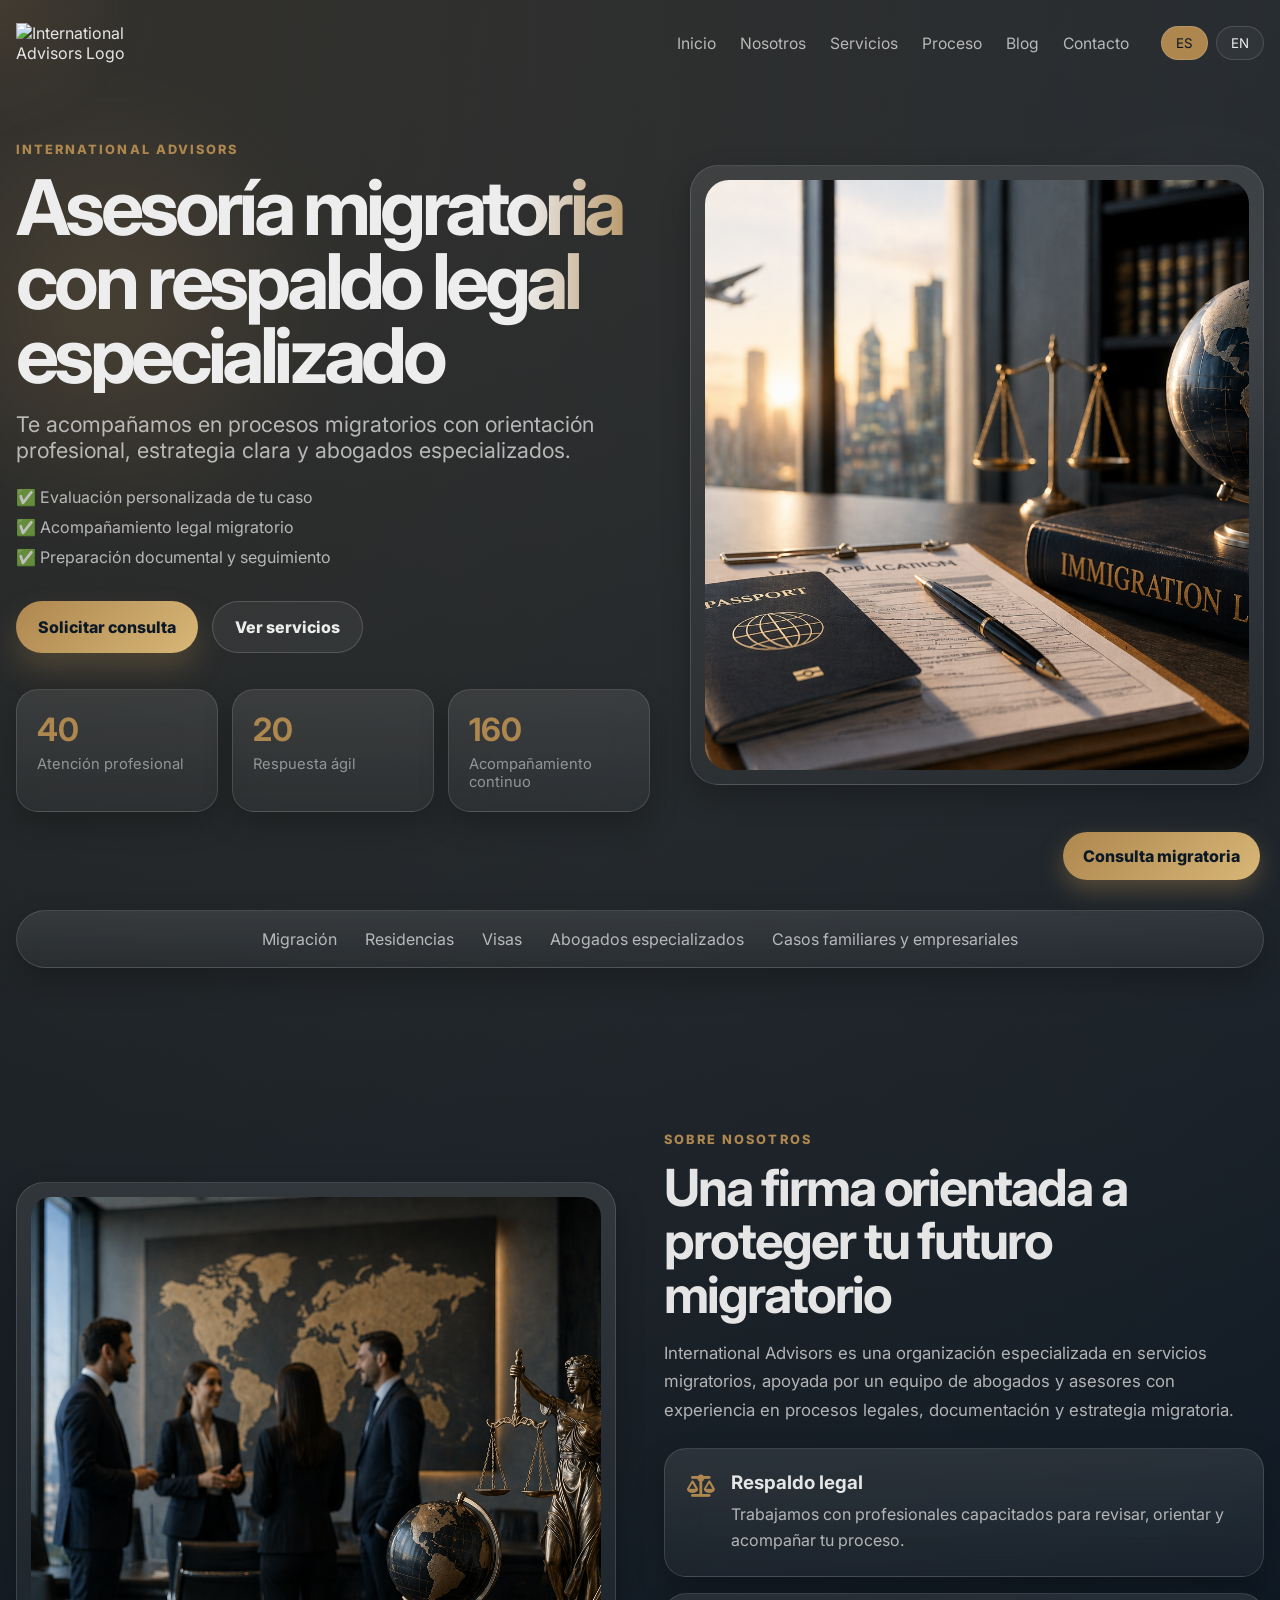
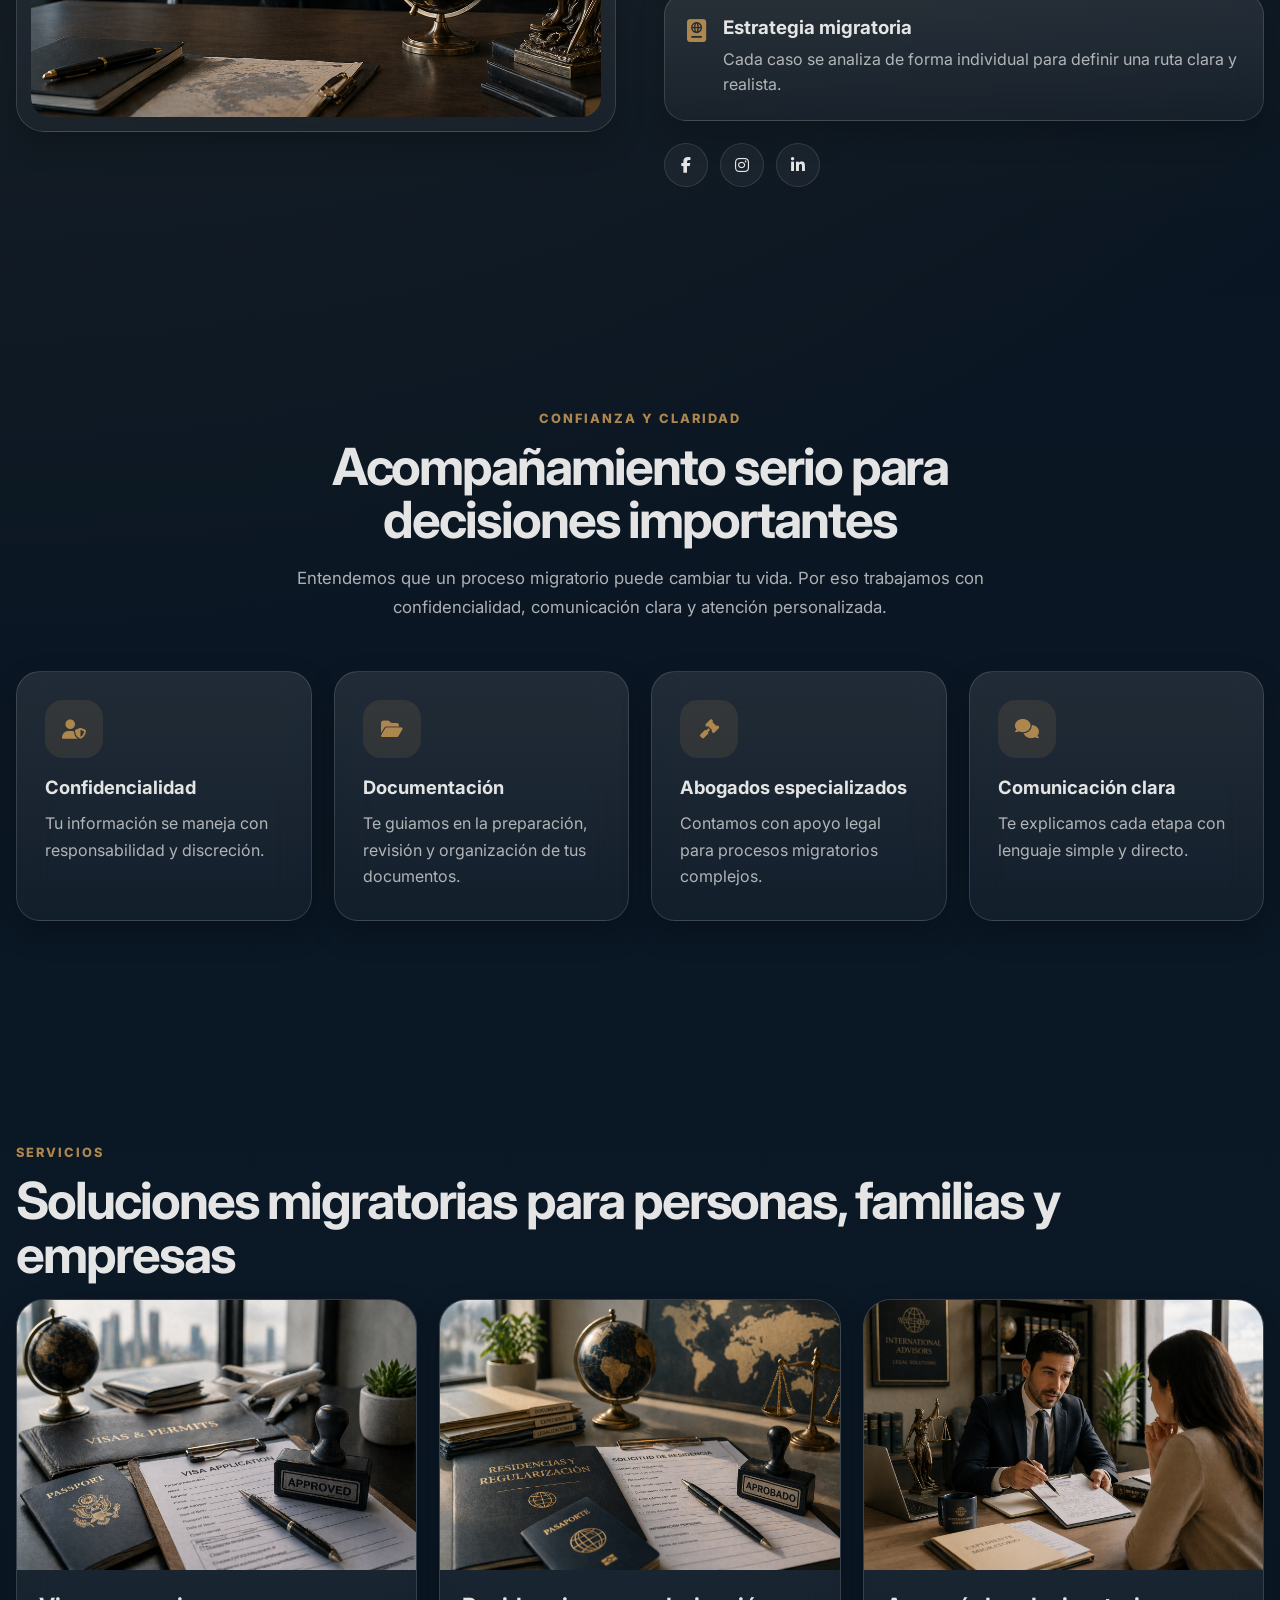
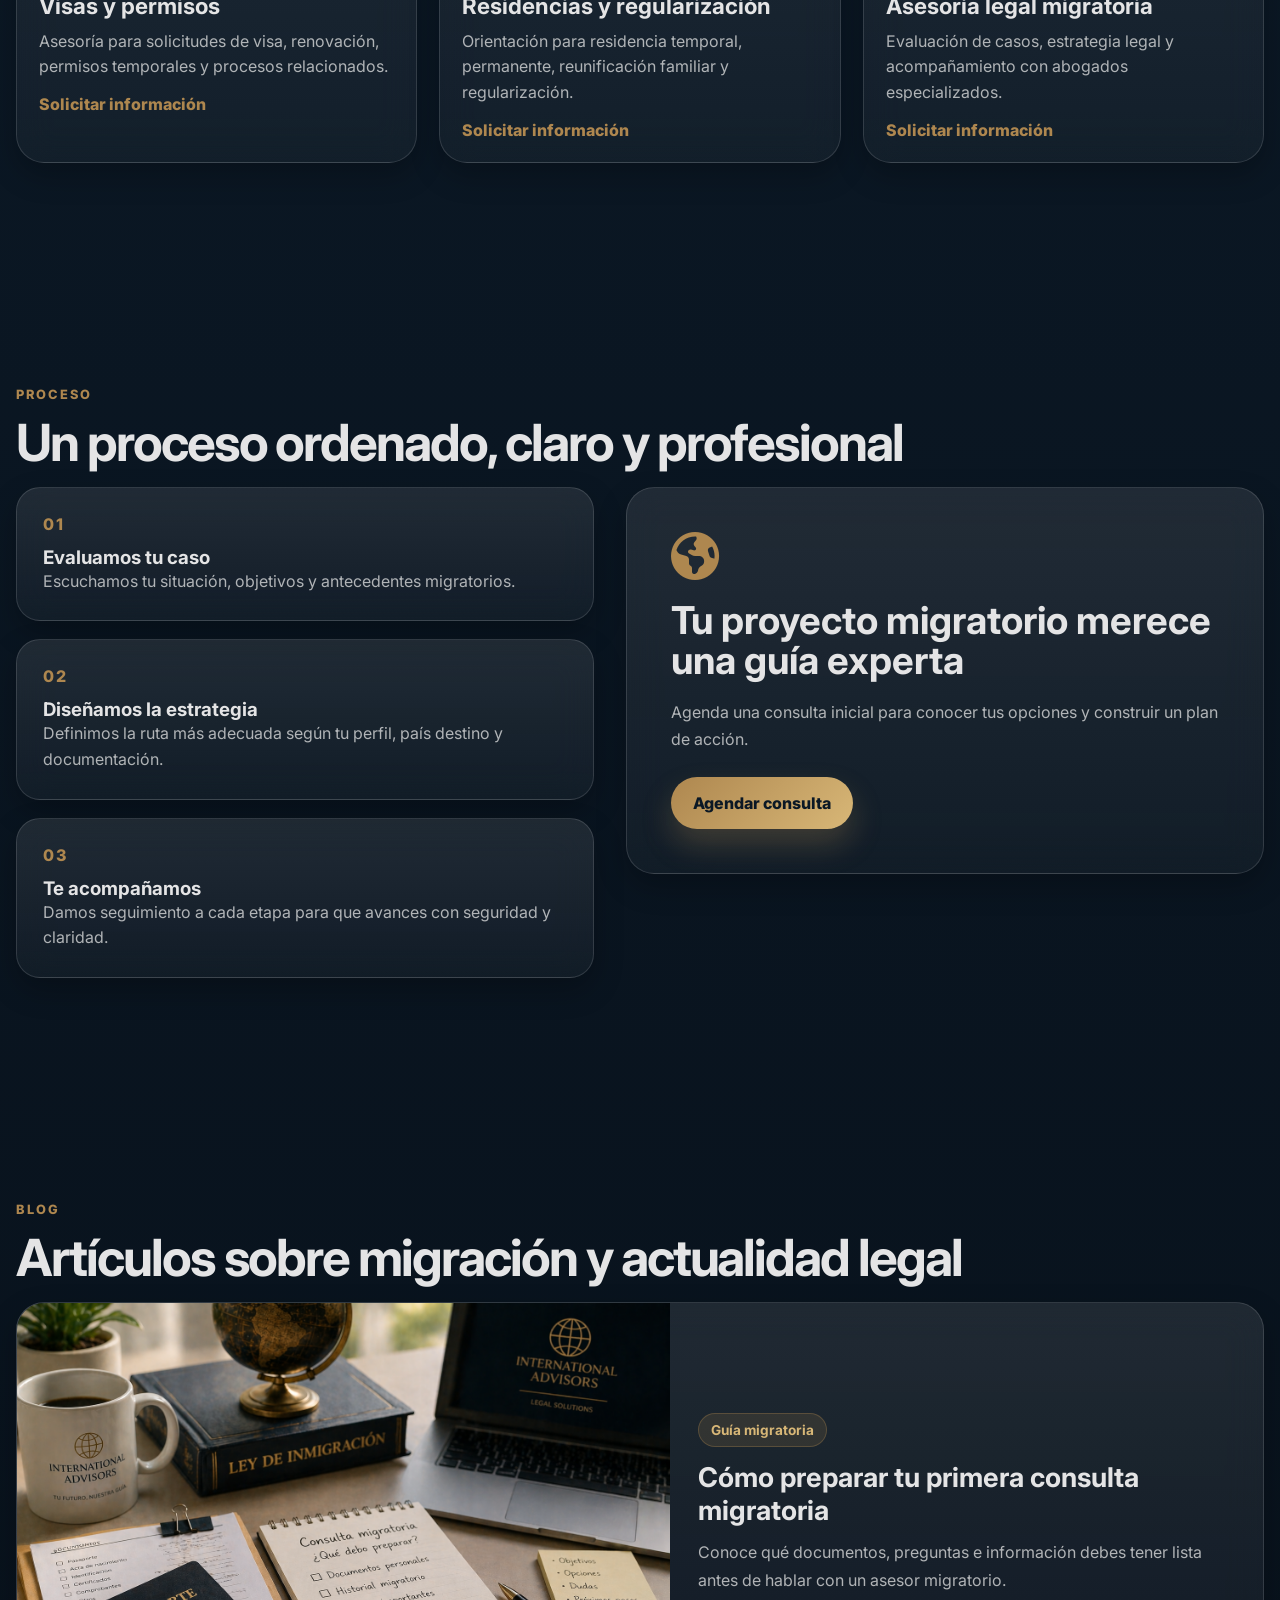
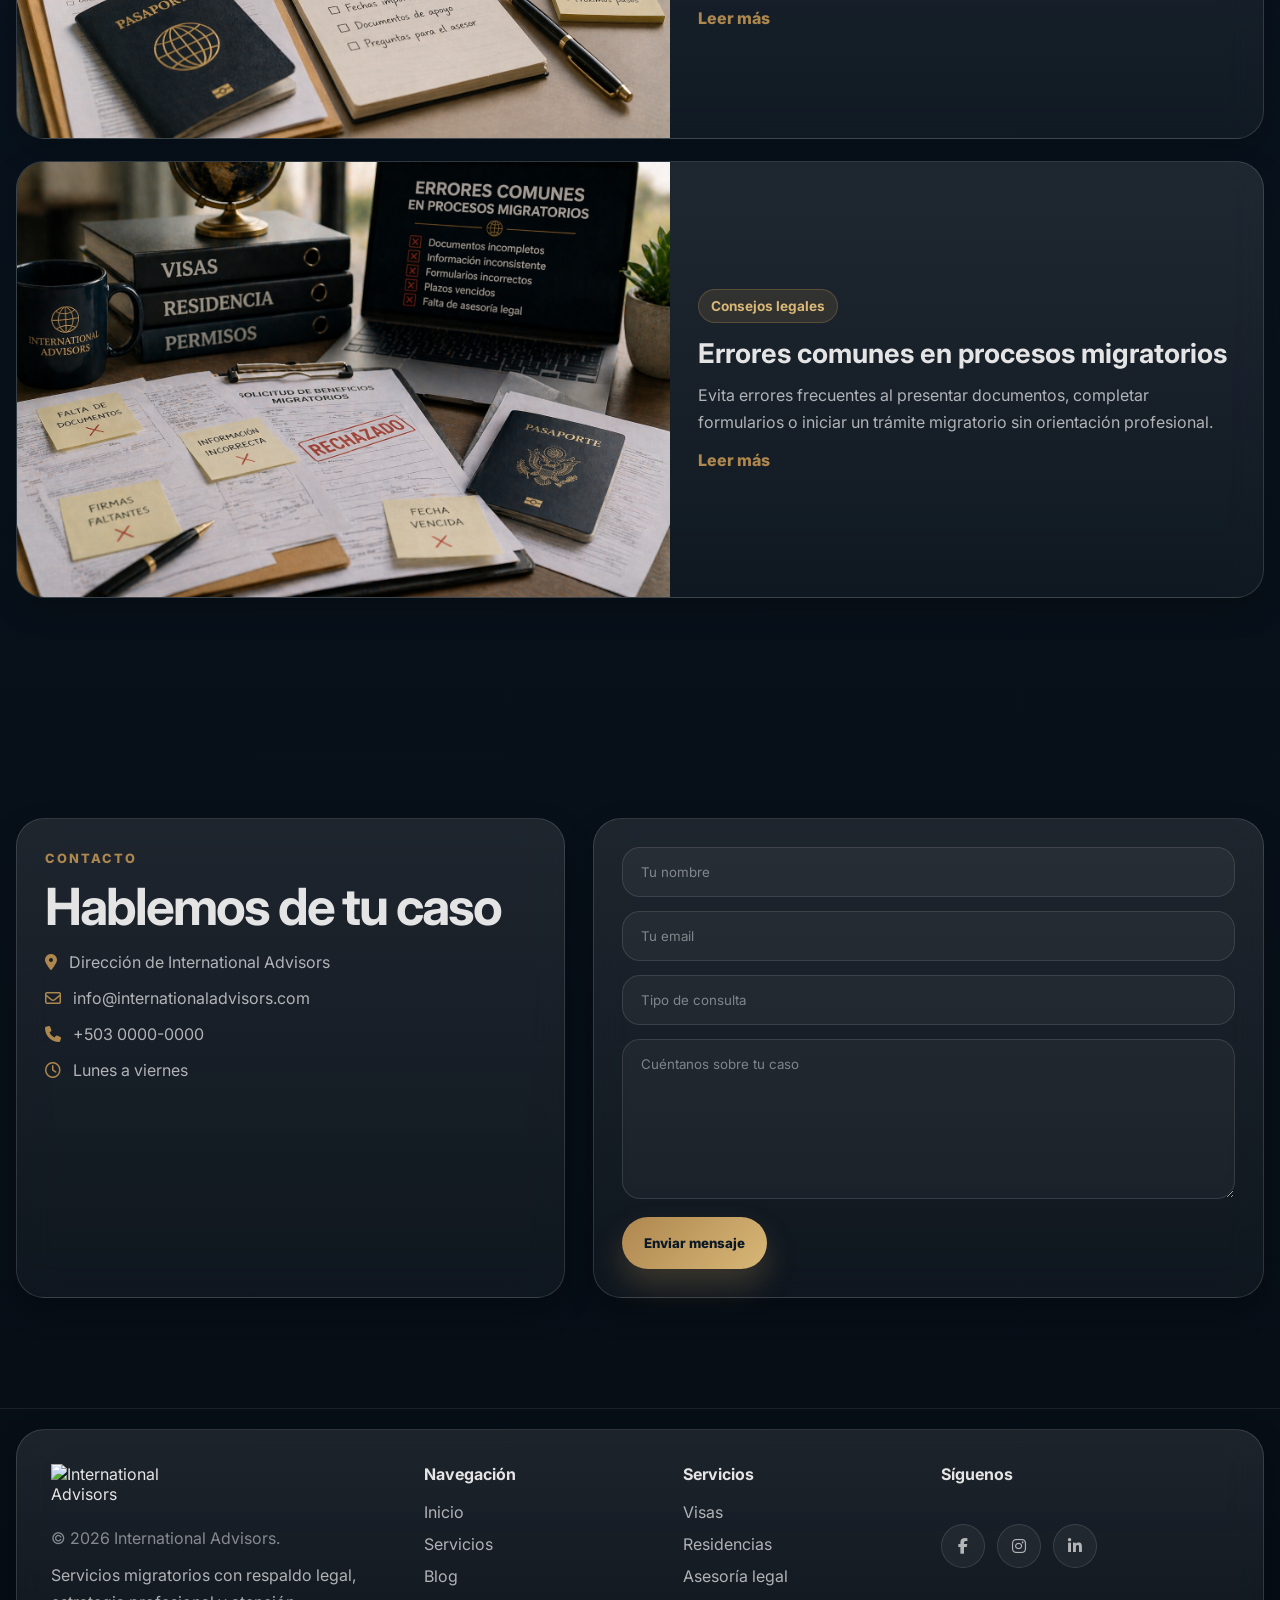
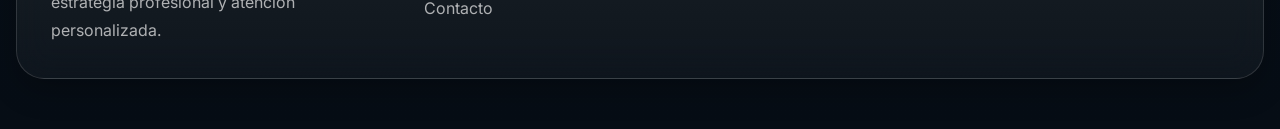
==== commit b119463c: "Add files via upload" ====
--- a/index.html
+++ b/index.html
@@ -55,7 +55,9 @@
       <div class="container hero-layout">
         <div class="hero-copy reveal">
           <span class="eyebrow" data-section="hero" data-value="eyebrow">International Advisors</span>
-          <h1 class="hero-title" data-section="hero" data-value="title">Asesoría migratoria con respaldo legal especializado</h1>
+          <h1 class="hero-title premium-hero-title" data-section="hero" data-value="title">
+                Asesoría migratoria con respaldo legal especializado
+          </h1>
           <p class="hero-subtitle" data-section="hero" data-value="subtitle">
             Te acompañamos en procesos migratorios con orientación profesional, estrategia clara y abogados especializados.
           </p>
--- a/style.css
+++ b/style.css
@@ -868,4 +868,34 @@
   .footer-top {
     grid-template-columns: 1fr;
   }
+}
+
+/* HERO TITLE ANIMACIÓN INFINITA */
+
+.premium-hero-title {
+  background: linear-gradient(
+    90deg,
+    var(--light-color) 0%,
+    var(--light-color) 40%,
+    var(--secondary-color) 50%,
+    var(--light-color) 60%,
+    var(--light-color) 100%
+  );
+
+  background-size: 200% auto;
+  -webkit-background-clip: text;
+  background-clip: text;
+  color: transparent;
+
+  animation: shimmerText 4s linear infinite;
+}
+
+/* movimiento infinito */
+@keyframes shimmerText {
+  0% {
+    background-position: 0% center;
+  }
+  100% {
+    background-position: 200% center;
+  }
 }
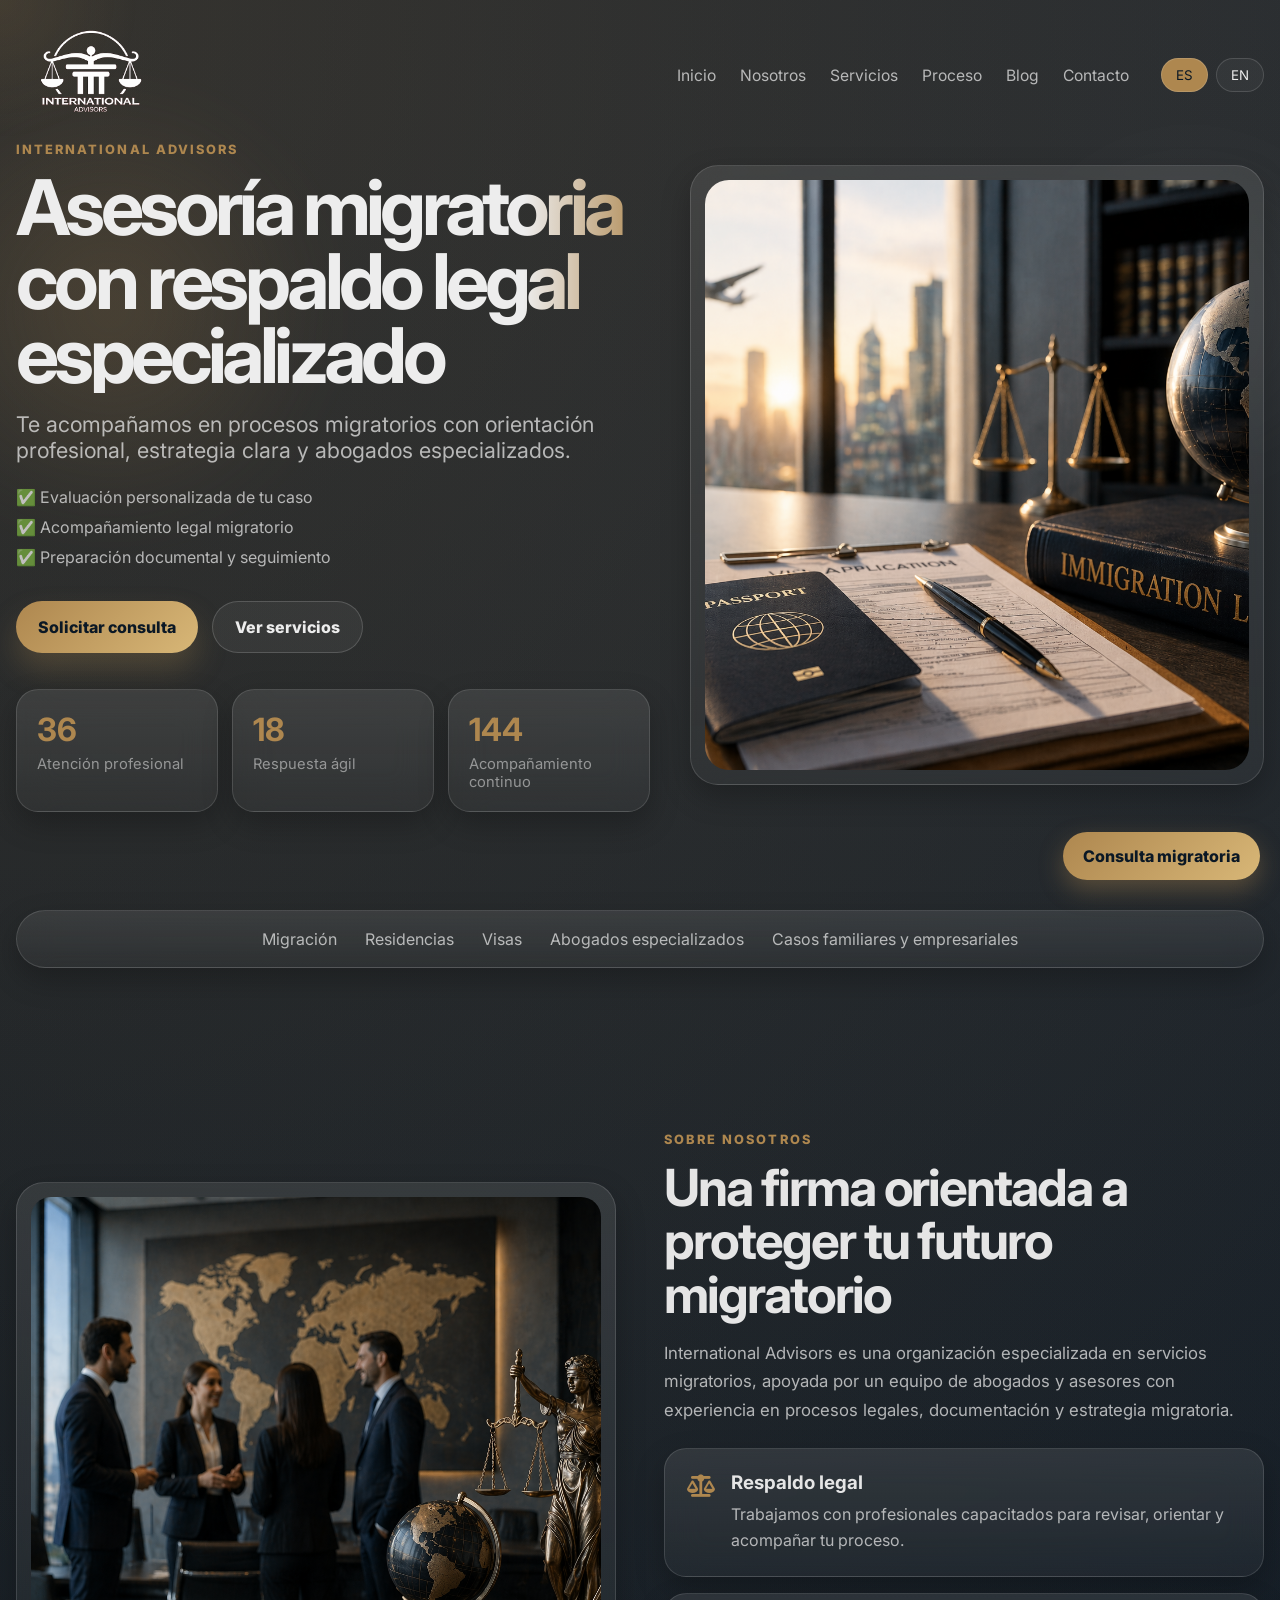
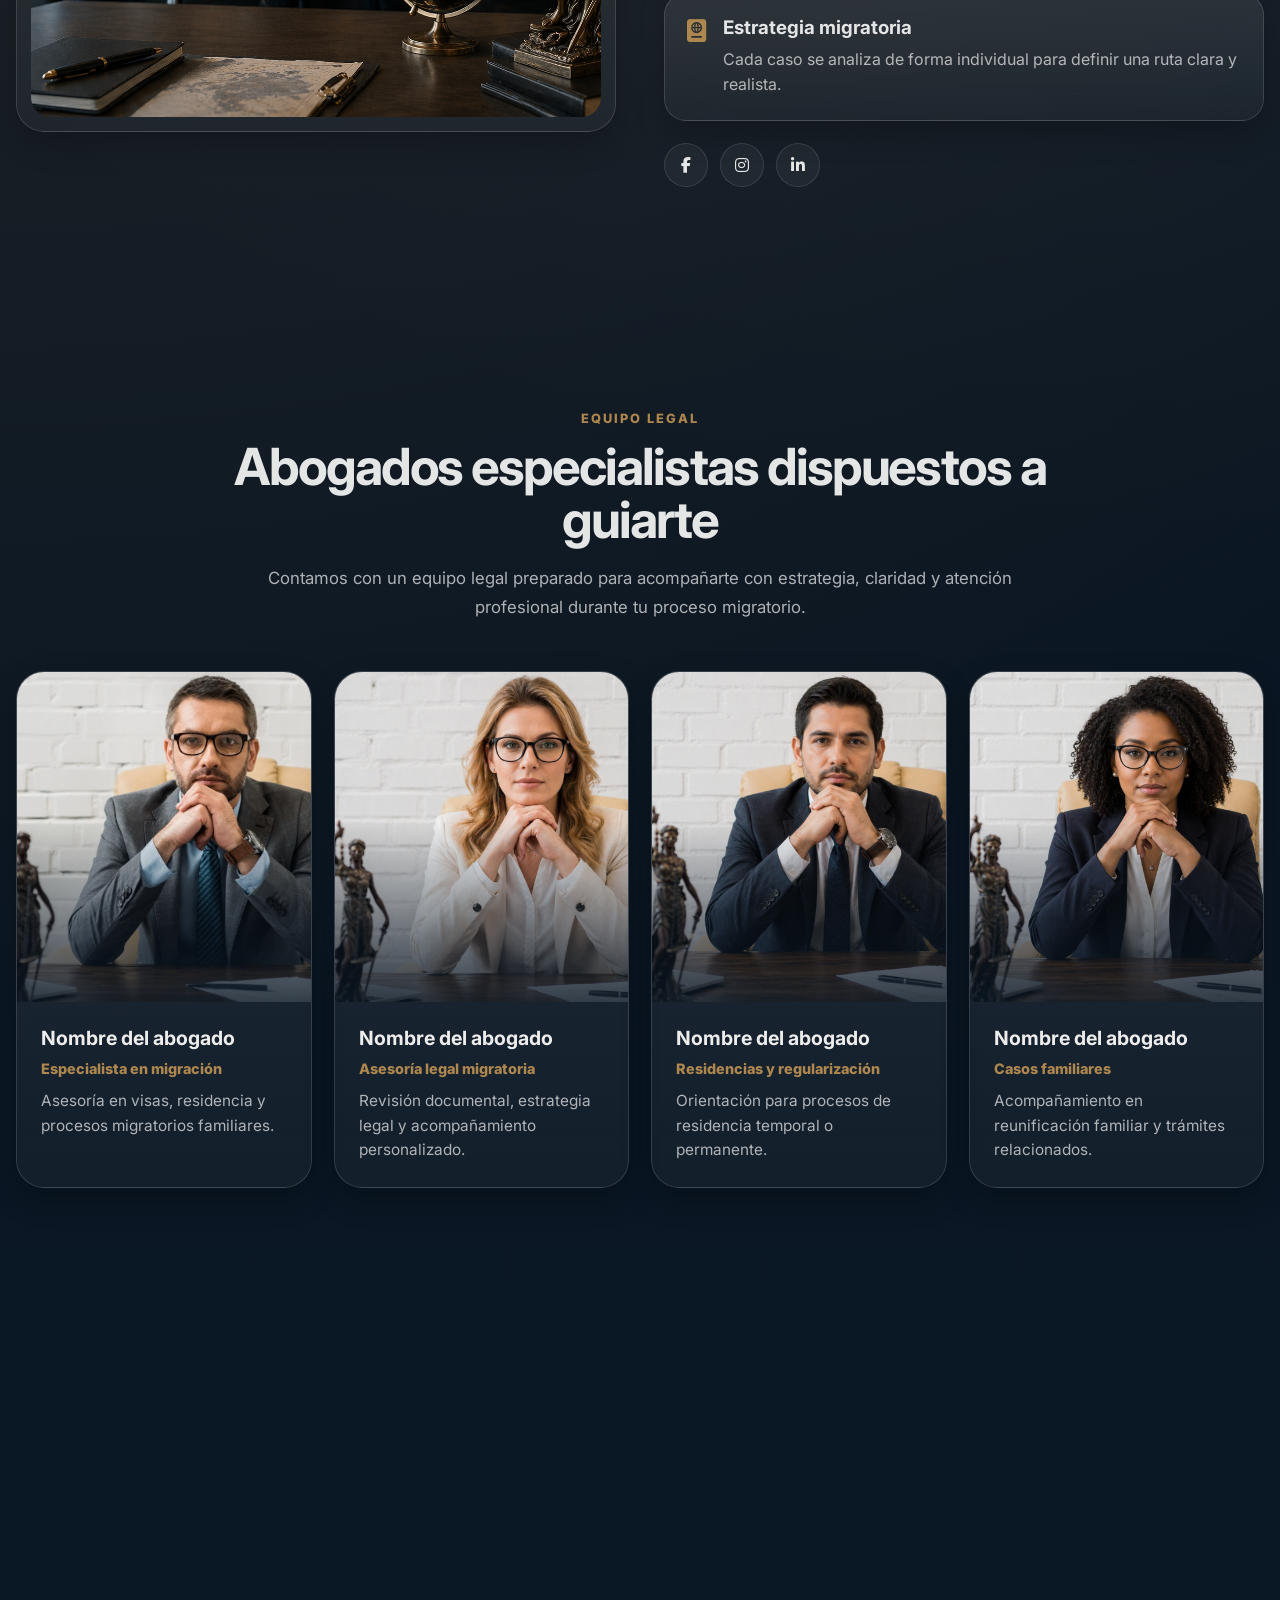
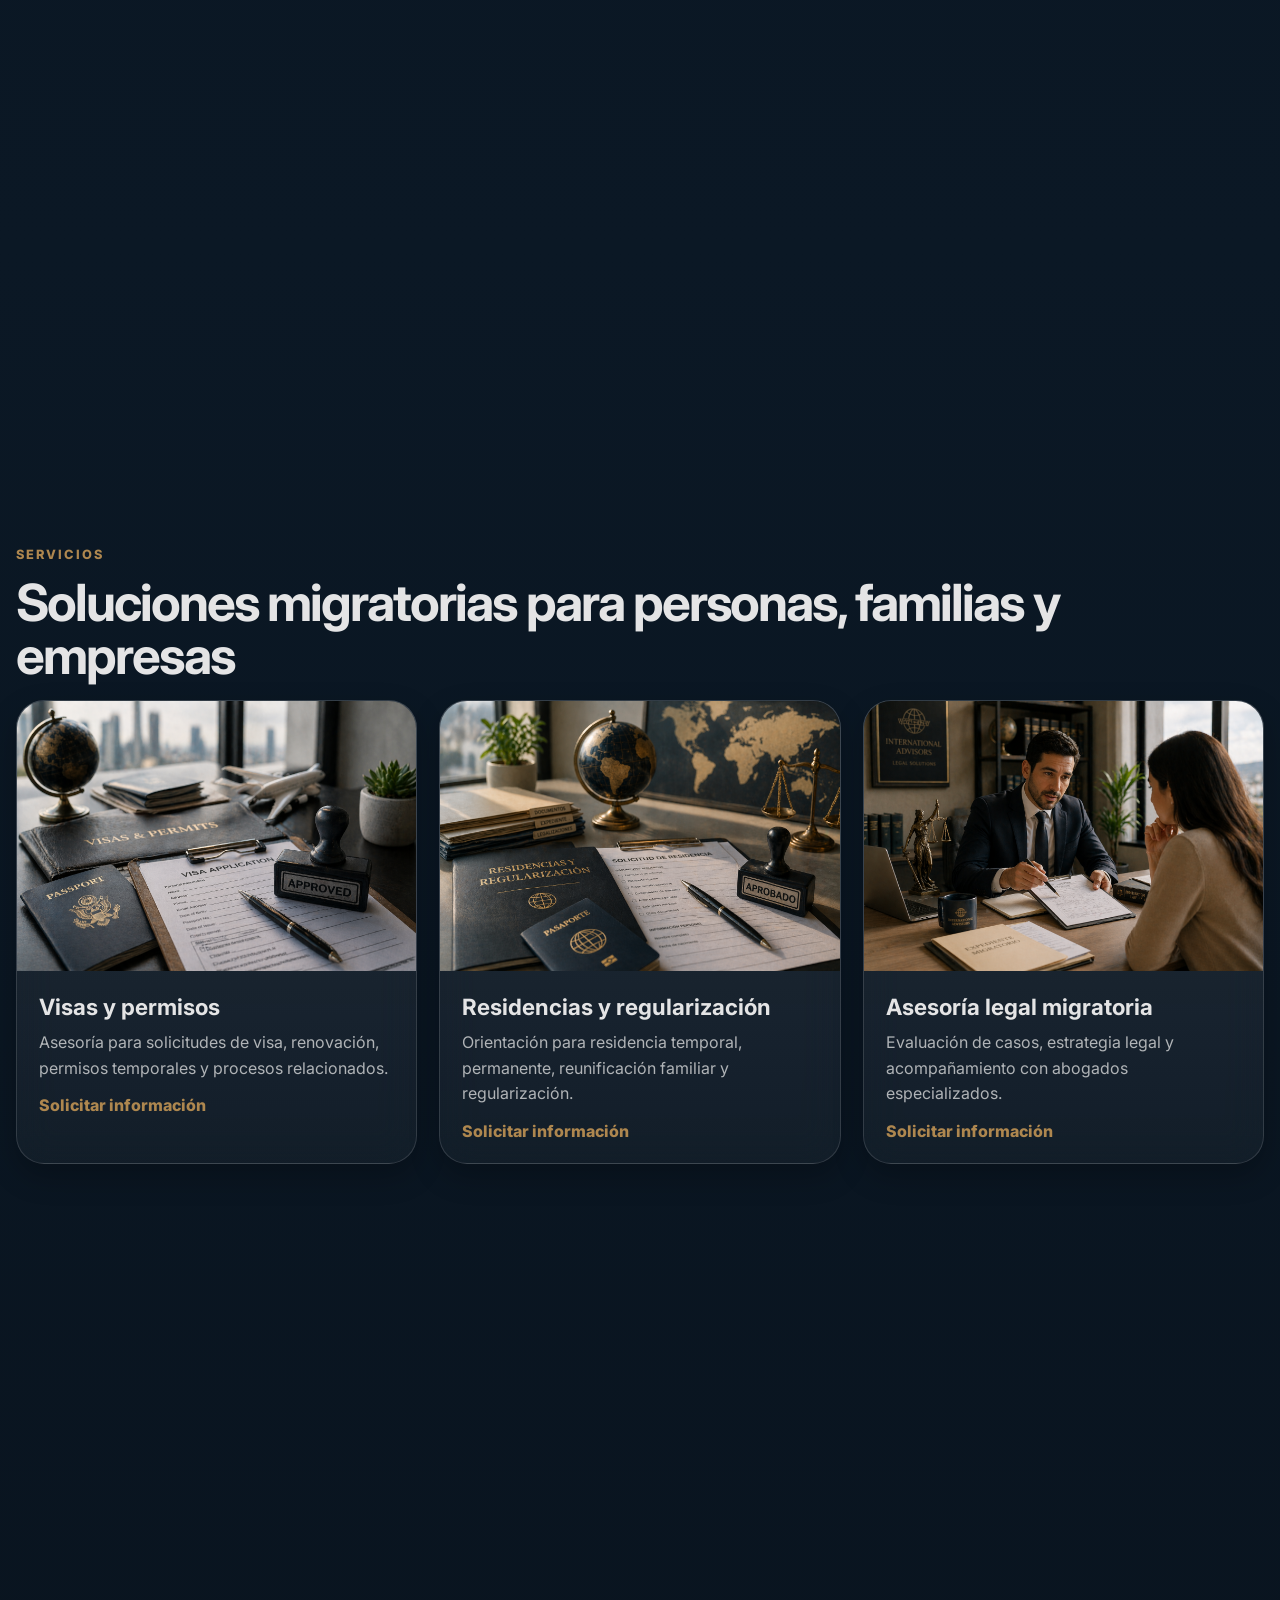
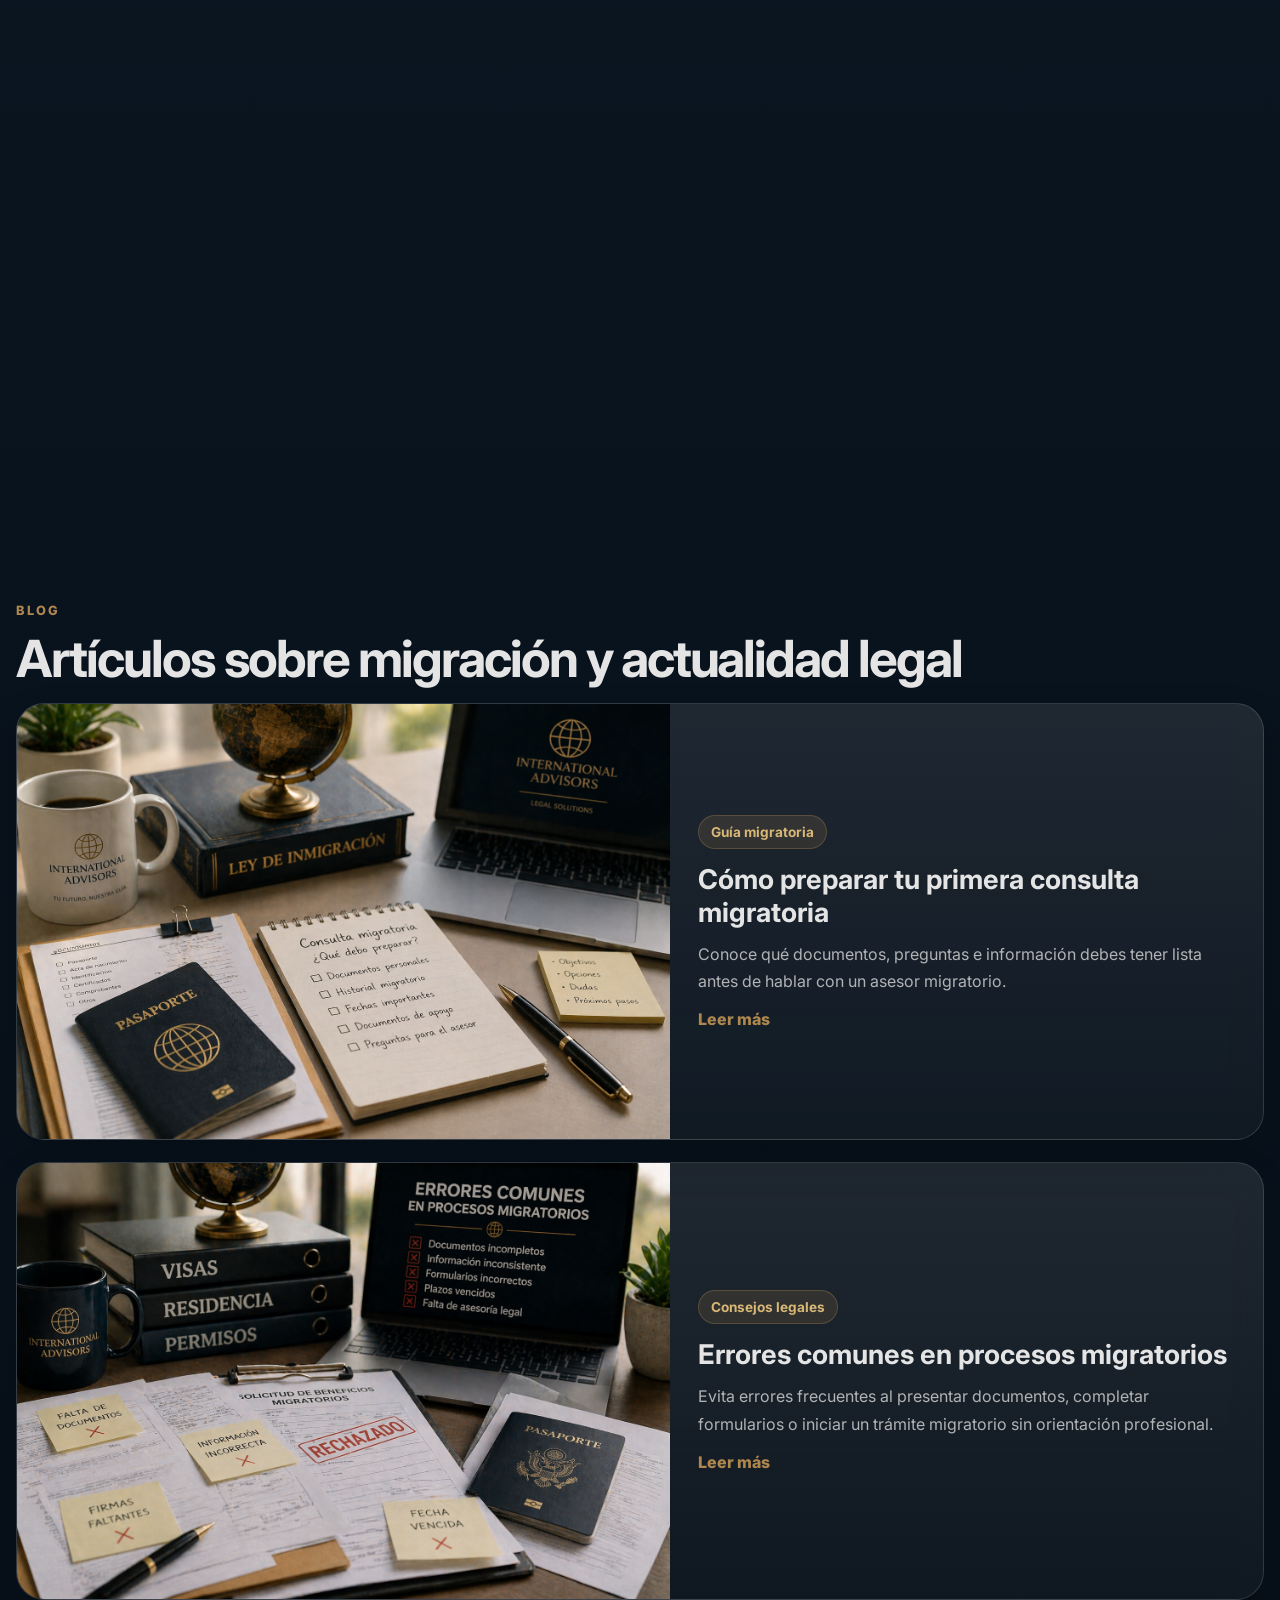
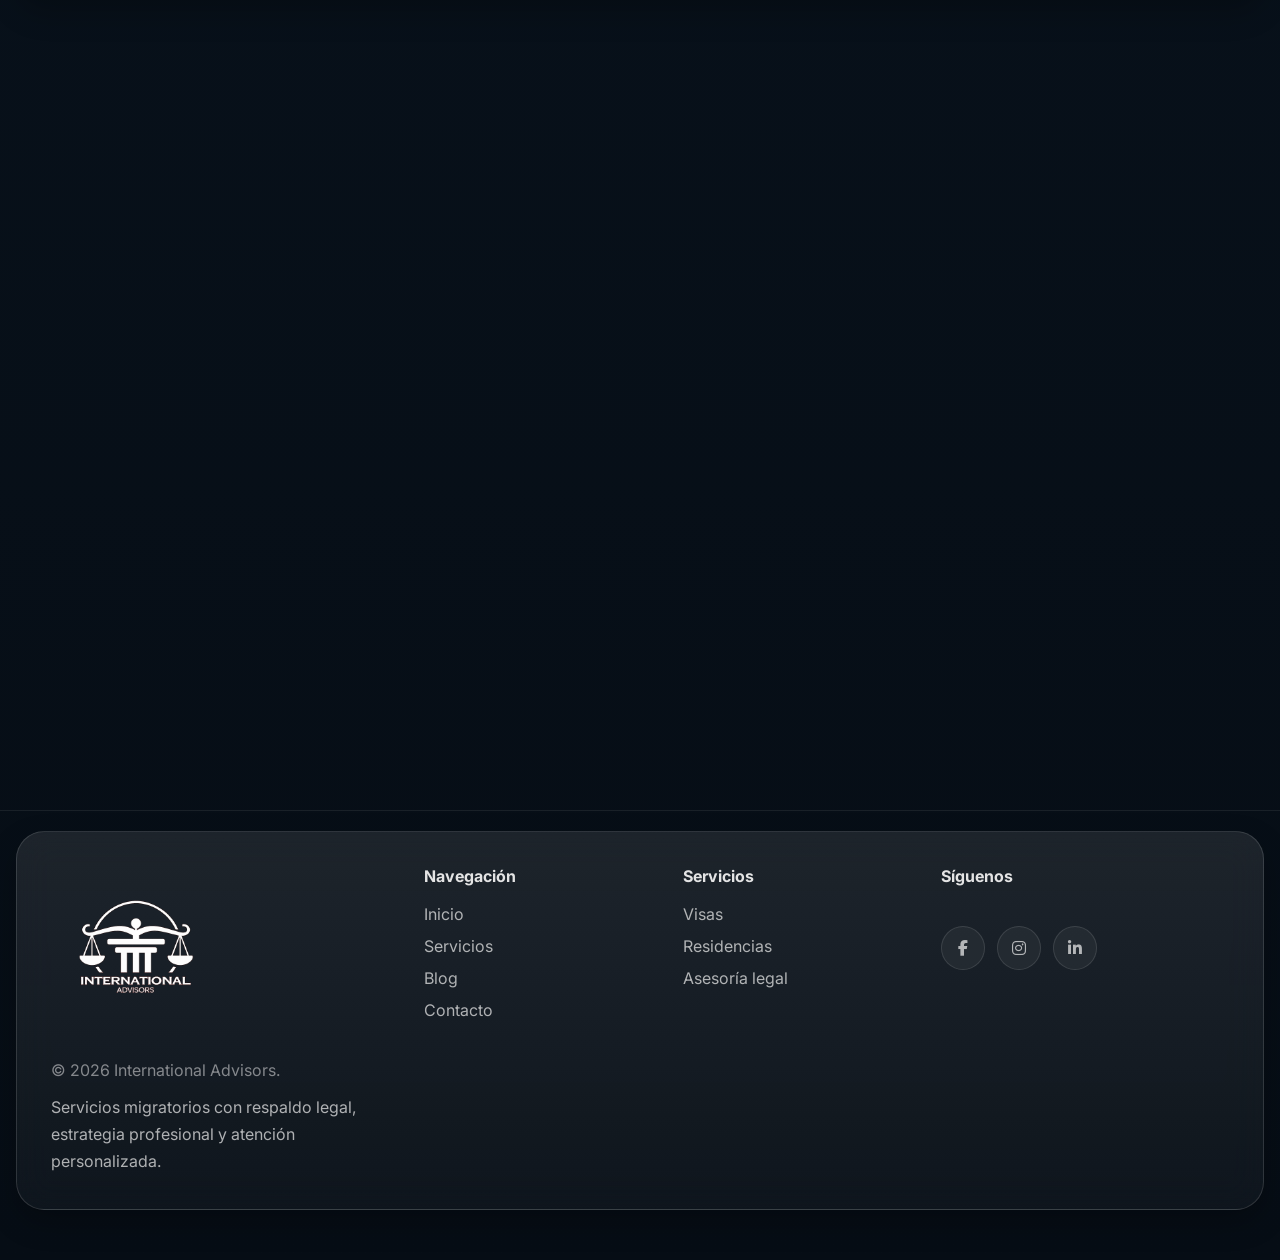
==== commit 0ac51622: "Add files via upload" ====
--- a/index.html
+++ b/index.html
@@ -151,6 +151,67 @@
       </div>
     </section>
 
+    
+    <section class="attorneys-section section-space" id="attorneys">
+  <div class="container">
+    <div class="section-heading centered reveal">
+      <span class="eyebrow">Equipo legal</span>
+      <h2 class="section-title">
+        Abogados especialistas dispuestos a guiarte
+      </h2>
+      <p class="section-text narrow">
+        Contamos con un equipo legal preparado para acompañarte con estrategia, claridad y atención profesional durante tu proceso migratorio.
+      </p>
+    </div>
+
+    <div class="attorneys-grid">
+      <article class="attorney-card reveal">
+        <div class="attorney-photo">
+          <img src="img/abogado-1.jpg" alt="Abogado especialista">
+        </div>
+        <div class="attorney-info">
+          <h3>Nombre del abogado</h3>
+          <span>Especialista en migración</span>
+          <p>Asesoría en visas, residencia y procesos migratorios familiares.</p>
+        </div>
+      </article>
+
+      <article class="attorney-card reveal">
+        <div class="attorney-photo">
+          <img src="img/abogado-2.png" alt="Abogada especialista">
+        </div>
+        <div class="attorney-info">
+          <h3>Nombre del abogado</h3>
+          <span>Asesoría legal migratoria</span>
+          <p>Revisión documental, estrategia legal y acompañamiento personalizado.</p>
+        </div>
+      </article>
+
+      <article class="attorney-card reveal">
+        <div class="attorney-photo">
+          <img src="img/abogado-3.png" alt="Abogado especialista">
+        </div>
+        <div class="attorney-info">
+          <h3>Nombre del abogado</h3>
+          <span>Residencias y regularización</span>
+          <p>Orientación para procesos de residencia temporal o permanente.</p>
+        </div>
+      </article>
+
+      <article class="attorney-card reveal">
+        <div class="attorney-photo">
+          <img src="img/abogado-4.png" alt="Abogada especialista">
+        </div>
+        <div class="attorney-info">
+          <h3>Nombre del abogado</h3>
+          <span>Casos familiares</span>
+          <p>Acompañamiento en reunificación familiar y trámites relacionados.</p>
+        </div>
+      </article>
+    </div>
+  </div>
+</section>
+
     <section class="trust-section section-space">
       <div class="container">
         <div class="section-heading centered reveal">
--- a/style.css
+++ b/style.css
@@ -141,10 +141,17 @@
   justify-content: space-between;
 }
 
-.logoimg,
+.logoimg {
+  width: 150px;
+  height: auto;
+  max-height: none;
+  object-fit: contain;
+}
+
 .footer-logo {
   width: 170px;
-  max-height: 64px;
+  height: auto;
+  max-height: none;
   object-fit: contain;
 }
 
@@ -898,4 +905,99 @@
   100% {
     background-position: 200% center;
   }
+}
+
+/* ATTORNEYS SECTION */
+
+.attorneys-section {
+  position: relative;
+}
+
+.attorneys-grid {
+  display: grid;
+  grid-template-columns: repeat(4, 1fr);
+  gap: 22px;
+  margin-top: 44px;
+}
+
+.attorney-card {
+  position: relative;
+  overflow: hidden;
+  border-radius: 28px;
+  background: linear-gradient(180deg, rgba(237,237,237,0.10), rgba(237,237,237,0.04));
+  border: 1px solid rgba(237,237,237,0.14);
+  box-shadow: var(--shadow-md);
+  transition: transform 0.35s ease, border-color 0.35s ease, box-shadow 0.35s ease;
+}
+
+.attorney-card:hover {
+  transform: translateY(-8px);
+  border-color: rgba(174, 135, 79, 0.45);
+  box-shadow: 0 22px 50px rgba(0, 0, 0, 0.34);
+}
+
+.attorney-photo {
+  position: relative;
+  height: 330px;
+  overflow: hidden;
+}
+
+.attorney-photo::after {
+  content: "";
+  position: absolute;
+  inset: 0;
+  background: linear-gradient(180deg, transparent 45%, rgba(11, 24, 37, 0.82) 100%);
+  pointer-events: none;
+}
+
+.attorney-photo img {
+  width: 100%;
+  height: 100%;
+  object-fit: cover;
+  transition: transform 0.55s ease;
+}
+
+.attorney-card:hover .attorney-photo img {
+  transform: scale(1.06);
+}
+
+.attorney-info {
+  position: relative;
+  padding: 24px;
+}
+
+.attorney-info h3 {
+  font-size: 1.22rem;
+  margin-bottom: 8px;
+  color: var(--light-color);
+}
+
+.attorney-info span {
+  display: inline-block;
+  color: var(--secondary-color);
+  font-size: 0.9rem;
+  font-weight: 800;
+  margin-bottom: 12px;
+}
+
+.attorney-info p {
+  color: var(--text-soft);
+  line-height: 1.6;
+  font-size: 0.96rem;
+}
+
+@media (max-width: 1100px) {
+  .attorneys-grid {
+    grid-template-columns: repeat(2, 1fr);
+  }
+}
+
+@media (max-width: 700px) {
+  .attorneys-grid {
+    grid-template-columns: 1fr;
+  }
+
+  .attorney-photo {
+    height: 380px;
+  }
 }
